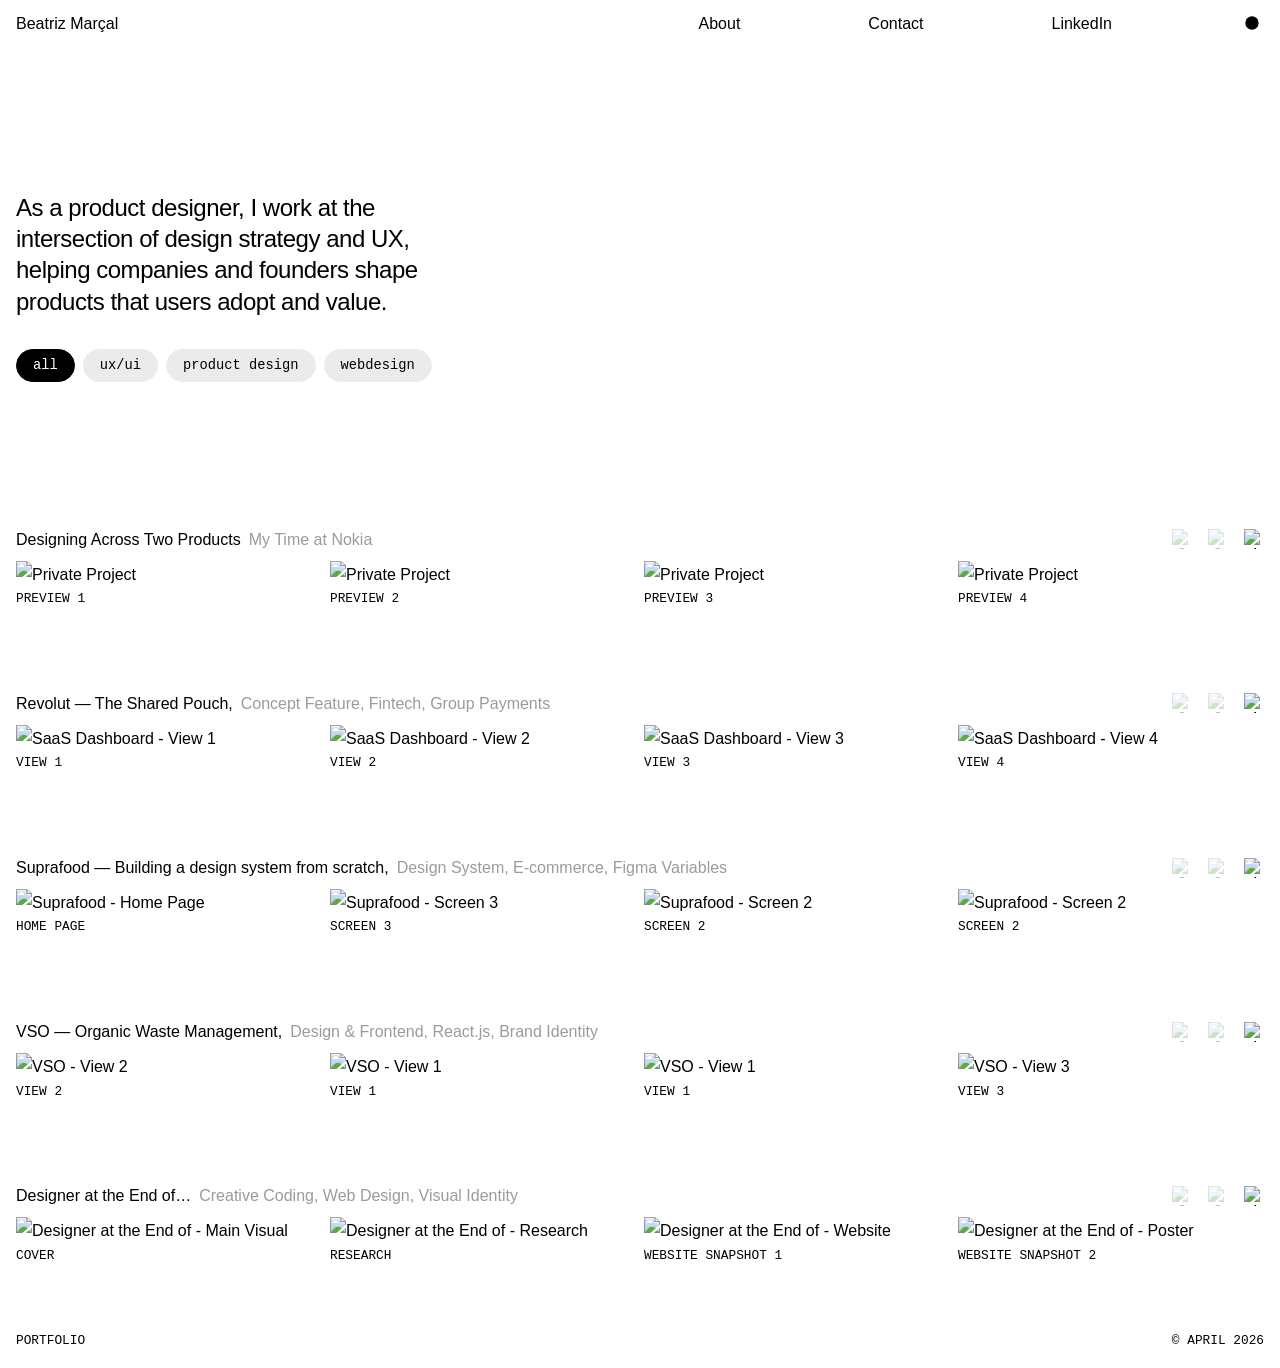
==== index.html @ 6a9f5ca5 "Cursor update" ====
<!DOCTYPE html>
<html lang="en">
<head>
    <meta charset="UTF-8">
    <meta name="viewport" content="width=device-width, initial-scale=1.0">
    <link rel="icon" type="image/svg+xml" href="favicon.svg">
    <meta name="description" content="Beatriz Marçal - Product Designer portfolio showcasing UX/UI, Product Design, and Web Design projects">
    <title>Beatriz Marçal — Portfolio</title>
    <link rel="stylesheet" href="main.css">
    <script>document.documentElement.setAttribute('data-theme',localStorage.getItem('theme')||(matchMedia('(prefers-color-scheme:dark)').matches?'dark':'light'));</script>
</head>
<body>
    <!-- Navigation -->
    <nav class="navbar">
        <div class="nav-container">
            <a href="index.html" class="nav-brand">Beatriz Marçal</a>
            <button class="nav-toggle" aria-label="Toggle navigation">
                <span></span>
                <span></span>
                <span></span>
            </button>
            <div class="nav-menu">
                <a href="info.html" class="nav-link">About</a>
                <a href="mailto:hello@beatrizmarcal.com" class="nav-link">Contact</a>
                <a href="https://www.linkedin.com/in/beatriz-marcal" target="_blank" rel="noopener noreferrer" class="nav-link">LinkedIn</a>
                <button class="theme-toggle" aria-label="Toggle theme">
                    <svg class="light-icon" width="24" height="24" viewBox="0 0 24 24" fill="none" xmlns="http://www.w3.org/2000/svg">
                        <circle cx="12" cy="12" r="8" fill="currentColor"/>
                    </svg>
                    <svg class="dark-icon" width="24" height="24" viewBox="0 0 24 24" fill="none" xmlns="http://www.w3.org/2000/svg" style="display: none;">
                        <circle cx="12" cy="12" r="8" stroke="currentColor" stroke-width="2"/>
                    </svg>
                </button>
            </div>
        </div>
    </nav>

    <!-- Hero Section -->
    <section class="hero fade-in-up">
        <div class="hero-container">
            <h3 class="hero-title">As a product designer, I work at the intersection of design strategy and UX, helping companies and founders shape products that users adopt and value.</h3>
        </div>
        <div class="filters-container">
            <button class="filter-chip active" data-filter="all">All</button>
            <button class="filter-chip" data-filter="ux-ui">UX/UI</button>
            <button class="filter-chip" data-filter="product-design">Product design</button>
            <button class="filter-chip" data-filter="webdesign">webdesign</button>
        </div>
    </section>

    <!-- Projects Grid -->
    <section class="projects fade-in-up" data-delay="2">
        <div class="projects-container">
            <!-- Project 5 -->
            <article class="project-card" data-category="ux-ui product-design" data-grid="4">
                <div class="project-header">
                    <a href="project-5.html" class="project-link">
                        <div class="project-info">
                            <h2 class="text-1">Designing Across Two Products</h2>
                            <p class="text-1-secondary">My Time at Nokia</p>
                        </div>
                    </a>
                    <div class="grid-controls">
                        <button class="grid-btn grid-btn-mobile" data-grid-value="1" aria-label="1 column">
                            <img src="Icons/grid 1.svg" alt="1 column">
                        </button>
                        <button class="grid-btn" data-grid-value="2" aria-label="2 columns">
                            <img src="Icons/grid 2.svg" alt="2 columns">
                        </button>
                        <button class="grid-btn grid-btn-desktop" data-grid-value="3" aria-label="3 columns">
                            <img src="Icons/grid 3.svg" alt="3 columns">
                        </button>
                        <button class="grid-btn grid-btn-desktop active" data-grid-value="4" aria-label="4 columns">
                            <img src="Icons/grid 4.svg" alt="4 columns">
                        </button>
                    </div>
                </div>
                <div class="project-images">
                    <figure>
                        <img src="Project_images/project1/Foto1.png" alt="Private Project" loading="lazy">
                        <figcaption class="caption">Preview 1</figcaption>
                    </figure>
                    <figure>
                        <img src="Project_images/project1/Foto4.png" alt="Private Project" loading="lazy">
                        <figcaption class="caption">Preview 2</figcaption>
                    </figure>
                    <figure>
                        <img src="Project_images/project1/Foto1.png" alt="Private Project" loading="lazy">
                        <figcaption class="caption">Preview 3</figcaption>
                    </figure>
                    <figure>
                        <img src="Project_images/project1/Foto4.png" alt="Private Project" loading="lazy">
                        <figcaption class="caption">Preview 4</figcaption>
                    </figure>
                </div>
            </article>

            <!-- Project 4 -->
            <article class="project-card" data-category="product-design ux-ui" data-grid="4">
                <div class="project-header">
                    <a href="project-4.html" class="project-link">
                        <div class="project-info">
                            <h2 class="text-1">Revolut — The Shared Pouch,</h2>
                            <p class="text-1-secondary">Concept Feature, Fintech, Group Payments</p>
                        </div>
                    </a>
                    <div class="grid-controls">
                        <button class="grid-btn grid-btn-mobile" data-grid-value="1" aria-label="1 column">
                            <img src="Icons/grid 1.svg" alt="1 column">
                        </button>
                        <button class="grid-btn" data-grid-value="2" aria-label="2 columns">
                            <img src="Icons/grid 2.svg" alt="2 columns">
                        </button>
                        <button class="grid-btn grid-btn-desktop" data-grid-value="3" aria-label="3 columns">
                            <img src="Icons/grid 3.svg" alt="3 columns">
                        </button>
                        <button class="grid-btn grid-btn-desktop active" data-grid-value="4" aria-label="4 columns">
                            <img src="Icons/grid 4.svg" alt="4 columns">
                        </button>
                    </div>
                </div>
                <div class="project-images">
                    <figure>
                        <img src="Project_images/project4/O8.png" alt="SaaS Dashboard - View 1" loading="lazy">
                        <figcaption class="caption">View 1</figcaption>
                    </figure>
                    <figure>
                        <img src="Project_images/project4/O2.png" alt="SaaS Dashboard - View 2" loading="lazy">
                        <figcaption class="caption">View 2</figcaption>
                    </figure>
                    <figure>
                        <img src="Project_images/project4/O4.png" alt="SaaS Dashboard - View 3" loading="lazy">
                        <figcaption class="caption">View 3</figcaption>
                    </figure>
                    <figure>
                        <img src="Project_images/project4/O7.png" alt="SaaS Dashboard - View 4" loading="lazy">
                        <figcaption class="caption">View 4</figcaption>
                    </figure>
                </div>
            </article>

            <!-- Project 3 -->
            <article class="project-card" data-category="product-design ux-ui" data-grid="4">
                <div class="project-header">
                    <a href="project-3.html" class="project-link">
                        <div class="project-info">
                            <h2 class="text-1">Suprafood — Building a design system from scratch,</h2>
                            <p class="text-1-secondary">Design System, E-commerce, Figma Variables</p>
                        </div>
                    </a>
                    <div class="grid-controls">
                        <button class="grid-btn grid-btn-mobile" data-grid-value="1" aria-label="1 column">
                            <img src="Icons/grid 1.svg" alt="1 column">
                        </button>
                        <button class="grid-btn" data-grid-value="2" aria-label="2 columns">
                            <img src="Icons/grid 2.svg" alt="2 columns">
                        </button>
                        <button class="grid-btn grid-btn-desktop" data-grid-value="3" aria-label="3 columns">
                            <img src="Icons/grid 3.svg" alt="3 columns">
                        </button>
                        <button class="grid-btn grid-btn-desktop active" data-grid-value="4" aria-label="4 columns">
                            <img src="Icons/grid 4.svg" alt="4 columns">
                        </button>
                    </div>
                </div>
                <div class="project-images">
                    <figure>
                        <img src="Project_images/project3/Home page.png" alt="Suprafood - Home Page" loading="lazy">
                        <figcaption class="caption">Home Page</figcaption>
                    </figure>
                    <figure>
                        <img src="Project_images/project3/2.png" alt="Suprafood - Screen 3" loading="lazy">
                        <figcaption class="caption">Screen 3</figcaption>
                    </figure>
                    <figure>
                        <img src="Project_images/project3/3.1.png" alt="Suprafood - Screen 2" loading="lazy">
                        <figcaption class="caption">Screen 2</figcaption>
                    </figure>
                    <figure>
                        <img src="Project_images/project3/8.1.png" alt="Suprafood - Screen 2" loading="lazy">
                        <figcaption class="caption">Screen 2</figcaption>
                    </figure>
                </div>
            </article>

            <!-- Project 2 -->
            <article class="project-card" data-category="webdesign product-design" data-grid="4">
                <div class="project-header">
                    <a href="project-2.html" class="project-link">
                        <div class="project-info">
                            <h2 class="text-1">VSO — Organic Waste Management,</h2>
                            <p class="text-1-secondary">Design & Frontend, React.js, Brand Identity</p>
                        </div>
                    </a>
                    <div class="grid-controls">
                        <button class="grid-btn grid-btn-mobile" data-grid-value="1" aria-label="1 column">
                            <img src="Icons/grid 1.svg" alt="1 column">
                        </button>
                        <button class="grid-btn" data-grid-value="2" aria-label="2 columns">
                            <img src="Icons/grid 2.svg" alt="2 columns">
                        </button>
                        <button class="grid-btn grid-btn-desktop" data-grid-value="3" aria-label="3 columns">
                            <img src="Icons/grid 3.svg" alt="3 columns">
                        </button>
                        <button class="grid-btn grid-btn-desktop active" data-grid-value="4" aria-label="4 columns">
                            <img src="Icons/grid 4.svg" alt="4 columns">
                        </button>
                    </div>
                </div>
                <div class="project-images">
                    <figure>
                        <img src="Project_images/project2/Foto1.1.png" alt="VSO - View 2" loading="lazy">
                        <figcaption class="caption">View 2</figcaption>
                    </figure>
                    <figure>
                        <img src="Project_images/project2/Foto 7.png" alt="VSO - View 1" loading="lazy">
                        <figcaption class="caption">View 1</figcaption>
                    </figure>
                     <figure>
                        <img src="Project_images/project2/Foto1.2.png" alt="VSO - View 1" loading="lazy">
                        <figcaption class="caption">View 1</figcaption>
                    </figure>
                    
                    
                    <figure>
                        <img src="Project_images/project2/Foto4.2.png" alt="VSO - View 3" loading="lazy">
                        <figcaption class="caption">View 3</figcaption>
                    </figure>
                </div>
            </article>

            <!-- Project 1 -->
            <article class="project-card" data-category="ux-ui product-design" data-grid="4">
                <div class="project-header">
                    <a href="project-1.html" class="project-link">
                        <div class="project-info">
                            <h2 class="text-1">Designer at the End of…</h2>
                            <p class="text-1-secondary">Creative Coding, Web Design, Visual Identity</p>
                        </div>
                    </a>
                    <div class="grid-controls">
                        <button class="grid-btn grid-btn-mobile" data-grid-value="1" aria-label="1 column">
                            <img src="Icons/grid 1.svg" alt="1 column">
                        </button>
                        <button class="grid-btn" data-grid-value="2" aria-label="2 columns">
                            <img src="Icons/grid 2.svg" alt="2 columns">
                        </button>
                        <button class="grid-btn grid-btn-desktop" data-grid-value="3" aria-label="3 columns">
                            <img src="Icons/grid 3.svg" alt="3 columns">
                        </button>
                        <button class="grid-btn grid-btn-desktop active" data-grid-value="4" aria-label="4 columns">
                            <img src="Icons/grid 4.svg" alt="4 columns">
                        </button>
                    </div>
                </div>
                <div class="project-images">
                    <figure>
                        <img src="Project_images/project1/fin 1.png" alt="Designer at the End of - Main Visual" loading="lazy">
                        <figcaption class="caption">Cover</figcaption>
                    </figure>
                    <figure>
                        <img src="Project_images/project1/fin 2.png" alt="Designer at the End of - Research" loading="lazy">
                        <figcaption class="caption">Research</figcaption>
                    </figure>
                    <figure>
                        <img src="Project_images/project1/fin 5.png" alt="Designer at the End of - Website" loading="lazy">
                        <figcaption class="caption">Website snapshot 1</figcaption>
                    </figure>
                    <figure>
                        <img src="Project_images/project1/fin 4.png" alt="Designer at the End of - Poster" loading="lazy">
                        <figcaption class="caption">Website snapshot 2</figcaption>
                    </figure>
                </div>
            </article>
        </div>
    </section>

    <footer class="footer">
        <p class="caption">Portfolio</p>
        <p class="caption">© April 2026</p>
    </footer>

    <script src="script.js"></script>
</body>
</html>
---- main.css ----
/* ===========================
   Reset & Base
   =========================== */

* {
    margin: 0;
    padding: 0;
    box-sizing: border-box;
}

:root {
    /* Core Colors */
    --color-black: #000000;
    --color-white: #ffffff;
    --color-gray: #9b9b9b;
    --color-gray-light: #fafafa;
    --color-gray-lighter: #ebebeb;
    --color-gray-border: #e0e0e0;

    /* Semantic Colors */
    --text-primary: var(--color-black);
    --text-secondary: var(--color-gray);
    --bg-color: var(--color-white);
    --bg-secondary: var(--color-gray-light);
    --border-color: var(--color-gray-border);

    /* Typography */
    --font-main: 'Inter', BlinkMacSystemFont, 'Helvetica Neue', Arial, sans-serif;
    --font-mono: 'Courier New', Courier, monospace;
    --font-size-base: 1rem;
    --font-size-sm: 0.86rem;
    --font-size-caption: 0.80rem;
    --font-size-h2: 1.125rem;
    --font-size-h1: 1.5rem;

    --font-weight-normal: 400;
    --font-weight-medium: 500;

    --line-height-tight: 1.3;
    --line-height-snug: 1.4;
    --line-height-normal: 1.6;
    --line-height-relaxed: 1.7;

    /* Spacing Scale */
    --space-xs: 0.5rem;
    --space-sm: 1rem;
    --space-md: 2rem;
    --space-lg: 3rem;
    --space-xl: 4rem;
    --space-2xl: 6rem;
    --space-3xl: 8rem;
    --space-4xl: 12rem;

    /* Layout */
    --container-max: 100%;
    --container-padding: 1rem;
    --content-max: 800px;
    --detail-max: 1400px;
    --detail-side-padding: var(--space-lg);
    --image-side-padding: 8rem;

    /* Stacking Images */
    --stack-height: 65vh;
    --stack-offset: 1.5em;
    --stack-gap: 4vw;

    /* Transitions */
    --transition-fast: 0.2s ease;
    --transition-normal: 0.3s ease;
}

/* ===========================
   Dark Mode
   =========================== */

@media (prefers-color-scheme: dark) {
    :root:not([data-theme="light"]) {
        --color-black: #e4e4e4;
        --color-white: #141414;
        --color-gray: #999999;
        --color-gray-light: #1e1e1e;
        --color-gray-lighter: #2a2a2a;
        --color-gray-border: #333333;
    }
}

[data-theme="light"] {
    --color-black: #000000;
    --color-white: #ffffff;
    --color-gray: #9b9b9b;
    --color-gray-light: #fafafa;
    --color-gray-lighter: #ebebeb;
    --color-gray-border: #e0e0e0;
}

[data-theme="dark"] {
    --color-black: #e4e4e4;
    --color-white: #141414;
    --color-gray: #999999;
    --color-gray-light: #1e1e1e;
    --color-gray-lighter: #2a2a2a;
    --color-gray-border: #333333;
}

/* ===========================
   Base Elements
   =========================== */

html {
    font-size: var(--font-size-base);
    scroll-behavior: smooth;
    height: 100%;
    overflow-x: hidden;
}

body {
    font-family: var(--font-main);
    line-height: var(--line-height-relaxed);
    color: var(--text-primary);
    background-color: var(--bg-color);
    margin: 0 var(--container-padding);
    margin-bottom: 0;
    min-height: 100%;
    display: flex;
    flex-direction: column;
    transition: background-color var(--transition-normal), color var(--transition-normal);
}

img {
    max-width: 100%;
    height: auto;
    display: block;
}

a {
    color: inherit;
    text-decoration: none;
}

ul, ol {
    list-style-position: inside;
}

/* ===========================
   Typography
   =========================== */

.caption {
    font-family: var(--font-mono);
    font-size: var(--font-size-caption);
    color: var(--text-primary);
    font-weight: var(--font-weight-normal);
    text-transform: uppercase;
}

.text-2 {
    font-family: sans-serif;
    font-size: var(--font-size-sm);
    color: var(--text-primary);
    font-weight: var(--font-weight-normal);
    line-height: var(--line-height-snug);
}

.hero-title {
    font-size: var(--font-size-h1);
    font-weight: var(--font-weight-normal);
    line-height: var(--line-height-tight);
    color: var(--text-primary);
    letter-spacing: -0.02em;
}

.project-section p.hero-title {
    line-height: var(--line-height-snug);
    margin-bottom: var(--space-md);
}

.subtitle {
    font-size: var(--font-size-h2);
    font-weight: var(--font-weight-medium);
    max-width: var(--content-max);
    margin-left: auto;
    margin-right: auto;
    text-align: left;
    margin-top: var(--space-xs);
    margin-bottom: var(--space-xs);
}

.text-1 {
    font-size: var(--font-size-base);
    font-weight: var(--font-weight-normal);
    color: var(--text-primary);
}

.text-1-secondary {
    font-size: var(--font-size-base);
    font-weight: var(--font-weight-normal);
    color: var(--text-secondary);
}

/* ===========================
   Navigation
   =========================== */

.navbar {
    position: fixed;
    top: 0;
    left: 0;
    right: 0;
    background-color: var(--bg-color);
    z-index: 1000;
    padding: 0.6rem var(--container-padding);
}

.nav-container {
    max-width: var(--container-max);
    display: flex;
    justify-content: space-between;
    align-items: center;
}

.nav-brand {
    font-size: var(--font-size-base);
    font-weight: var(--font-weight-normal);
    color: var(--text-primary);
}

.nav-brand:hover {
    opacity: 0.7;
}

.nav-menu {
    display: flex;
    gap: var(--space-3xl);
    align-items: center;
}

.nav-link {
    color: var(--text-primary);
    font-size: var(--font-size-base);
    font-weight: var(--font-weight-normal);
    position: relative;
}

.nav-link:hover,
.nav-link.active {
    color: var(--text-primary);
}

.nav-link.active::after {
    display: none;
}

.theme-toggle {
    background: none;
    border: none;
    cursor: pointer;
    padding: 0;
    display: flex;
    align-items: center;
    justify-content: center;
    width: 24px;
    height: 24px;
    color: var(--text-primary);
    transition: opacity var(--transition-fast);
}

.theme-toggle:hover {
    opacity: 0.7;
}

.theme-toggle svg {
    width: 20px;
    height: 20px;
    display: block;
}

.nav-toggle {
    display: none;
    flex-direction: column;
    justify-content: center;
    align-items: center;
    gap: 5px;
    background: none;
    border: none;
    cursor: pointer;
    padding: 0;
    width: 25px;
    height: 20px;
}

.nav-toggle span {
    width: 25px;
    height: 2px;
    background-color: var(--text-primary);
    transition: all var(--transition-fast);
    display: block;
    transform-origin: center;
}

/* ===========================
   Hero
   =========================== */

.hero {
    padding-top: var(--space-4xl);
    padding-bottom: var(--space-3xl);
    display: flex;
    flex-direction: column;
    gap: var(--space-md);
    background-color: var(--bg-color);
    flex: 1;
}

.hero-container {
    max-width: 450px;
    text-align: left;
}

/* ===========================
   Filter Chips
   =========================== */

.filters-container {
    max-width: var(--container-max);
    display: flex;
    gap: var(--space-xs);
    flex-wrap: wrap;
}

.filter-chip {
    padding: var(--space-xs) var(--space-sm);
    background-color: var(--color-gray-lighter);
    border: 1px solid var(--color-gray-lighter);
    border-radius: 20px;
    font-size: var(--font-size-sm);
    font-weight: var(--font-weight-normal);
    font-family: var(--font-mono);
    color: var(--text-primary);
    cursor: pointer;
    text-transform: lowercase;
    transition: all var(--transition-fast);
}

.filter-chip:hover,
.filter-chip.active {
    background-color: var(--text-primary);
    border-color: var(--text-primary);
    color: var(--bg-color);
}

/* ===========================
   Colored Chips
   =========================== */

.chips-container {
    display: flex;
    gap: 0.75rem;
    flex-wrap: wrap;
    margin-top: var(--space-sm);
}

.chip {
    padding: 0.2rem 1.30rem;
    border-radius: 24px;
    font-size: 0.95rem;
    font-weight: var(--font-weight-medium);
    border: 1px solid;
    display: inline-block;
}

.chip-yellow {
    background-color: #e8e5c8;
    color: #5a5842;
    border-color: #d4d1b8;
}

.chip-blue {
    background-color: #d4e4f7;
    color: #3d5a7a;
    border-color: #b8d1ed;
}

.chip-purple {
    background-color: #e4dff7;
    color: #5a4d7a;
    border-color: #d1c8ed;
}

[data-theme="dark"] .chip-yellow {
    background-color: #3d3a2a;
    color: #c8c4a0;
    border-color: #4d4a38;
}

[data-theme="dark"] .chip-blue {
    background-color: #2a3340;
    color: #a0b8d4;
    border-color: #384a5e;
}

[data-theme="dark"] .chip-purple {
    background-color: #332e40;
    color: #b8aed4;
    border-color: #44395e;
}

/* ===========================
   Projects Grid (Index)
   =========================== */

.projects {
    background-color: var(--bg-color);
    flex: 1;
}

.projects-container {
    max-width: 100%;
    display: flex;
    flex-direction: column;
}

.project-card {
    display: flex;
    flex-direction: column;
    gap: var(--space-xs);
    padding-top: var(--space-sm);
    margin-bottom: var(--space-xl);
    opacity: 1;
    max-height: 3000px;
    overflow: hidden;
    transition: opacity 0.35s ease,
                max-height 0.45s cubic-bezier(0.4, 0, 0.2, 1),
                padding 0.45s cubic-bezier(0.4, 0, 0.2, 1),
                margin 0.45s cubic-bezier(0.4, 0, 0.2, 1);
}

.project-card:last-child {
    margin-bottom: 0;
}

.project-card.is-hidden {
    opacity: 0;
    max-height: 0;
    padding-top: 0;
    margin-bottom: 0;
    pointer-events: none;
}

.project-link {
    display: flex;
    flex-direction: column;
    text-decoration: none;
}

.project-link:hover {
    transform: none;
}

.project-header {
    display: flex;
    flex-direction: row;
    justify-content: space-between;
    align-items: center;
    max-width: var(--container-max);
}

.project-detail .project-header {
    flex-direction: column;
    align-items: flex-start;
    margin-top: var(--space-lg);
    margin-bottom: var(--space-lg);
    gap: 0.6rem;
    max-width: var(--content-max);
    margin-left: auto;
    margin-right: auto;
}

/* Grid Controls */
.grid-controls {
    display: flex;
    gap: var(--space-sm);
    flex-shrink: 0;
}

.grid-btn {
    background: none;
    border: none;
    cursor: pointer;
    padding: 0;
    display: flex;
    align-items: center;
    justify-content: center;
}

.grid-btn img {
    width: 20px;
    height: 20px;
    display: block;
    opacity: 0.3;
    transition: opacity var(--transition-fast), filter var(--transition-fast);
}

.grid-btn.active img {
    opacity: 1;
}

@media (prefers-color-scheme: dark) {
    .grid-btn img { filter: invert(1); }
}
[data-theme="dark"] .grid-btn img { filter: invert(1); }
[data-theme="light"] .grid-btn img { filter: none; }

/* SVG theme inversion */
[data-theme="light"] .svg-invert-light { filter: invert(1); }
[data-theme="dark"] .svg-invert-light { filter: none; }

.project-info {
    display: flex;
    flex-direction: row;
    gap: 8px;
    flex: 1;
    min-width: 0;
}

.project-images {
    display: grid;
    gap: var(--space-xs);
    max-width: var(--container-max);
}

.project-images figure {
    margin: 0;
    display: flex;
    flex-direction: column;
}

.project-images img {
    width: 100%;
    height: auto;
    object-fit: cover;
}

[data-grid="1"] .project-images { grid-template-columns: 1fr; }
[data-grid="2"] .project-images { grid-template-columns: repeat(2, 1fr); }
[data-grid="3"] .project-images { grid-template-columns: repeat(3, 1fr); }
[data-grid="4"] .project-images { grid-template-columns: repeat(4, 1fr); }

.grid-btn-mobile { display: none; }

/* ===========================
   Project Detail Page
   =========================== */

.project-detail {
    padding: var(--space-xl) 0 0 0;
    flex: 1;
}

.project-detail-grid {
    max-width: var(--detail-max);
    margin: 0 auto;
    padding: 0 var(--detail-side-padding);
}

.project-detail-container {
    max-width: var(--detail-max);
    width: 100%;
}

.project-section {
    margin-bottom: var(--space-xl);
    max-width: var(--content-max);
    margin-left: auto;
    margin-right: auto;
}

.project-section p {
    margin-bottom: var(--space-sm);
    line-height: var(--line-height-relaxed);
}

.project-section h1.caption {
    margin-top: var(--space-lg);
    margin-bottom: var(--space-xs);
}

.project-section h1.caption:first-child {
    margin-top: 0;
}

.project-section .subtitle {
    margin-top: var(--space-xs);
    margin-bottom: var(--space-sm);
}

.project-section ul,
.project-section ol {
    margin-bottom: var(--space-sm);
    padding-left: 1.5rem;
    color: var(--text-primary);
    font-weight: var(--font-weight-normal);
    max-width: var(--content-max);
    margin-left: auto;
    margin-right: auto;
    text-align: left;
    line-height: var(--line-height-relaxed);
}

.project-section li {
    margin-bottom: var(--space-xs);
}

/* ===========================
   Image Layouts
   =========================== */

.project-image {
    margin: var(--space-lg) 0;
    padding: 0 var(--image-side-padding);
}

.project-image img {
    width: 100%;
    height: auto;
    display: block;
    border-radius: 8px;
}

.project-image-small {
    margin: var(--space-lg) auto;
    max-width: 600px;
}

.project-image-small img {
    width: 100%;
    height: auto;
    display: block;
}

.bg-always-white img {
    background-color: var(--bg-secondary);
    padding: var(--space-sm);
}

/* Two-column image grid */
.image-grid-2col {
    display: grid;
    grid-template-columns: repeat(2, 1fr);
    gap: var(--space-sm);
    margin: var(--space-lg) 0;
    padding: 0 var(--image-side-padding);
}

.image-grid-2col figure {
    margin: 0;
    overflow: hidden;
}

.image-grid-2col img {
    width: 100%;
    height: auto;
    display: block;
    border-radius: 8px;
}

/* Poster grid: poster left, stacked right */
.poster-grid {
    display: grid;
    grid-template-columns: 1fr 1fr;
    gap: var(--space-sm);
    align-items: stretch;
    margin: var(--space-lg) 0;
    padding: 0 var(--image-side-padding);
}

.poster-column {
    margin: 0;
    display: flex;
    align-items: stretch;
}

.poster-column img {
    width: 100%;
    height: 100%;
    display: block;
    border-radius: 8px;
    object-fit: cover;
}

.images-column {
    display: flex;
    flex-direction: column;
    gap: var(--space-sm);
    height: 100%;
}

.images-column figure {
    margin: 0;
    overflow: hidden;
    flex: 1;
    display: flex;
    align-items: center;
}

.images-column img {
    width: 100%;
    height: 100%;
    display: block;
    border-radius: 8px;
    object-fit: contain;
}

/* ===========================
   Stacking Images
   =========================== */

.stacking-images {
    margin: var(--space-lg) auto 0 auto;
    padding: 0 var(--image-side-padding);
}

.stacking-images ul {
    list-style: none;
    padding-left: 0;
    display: grid;
    grid-template-columns: 1fr;
    grid-template-rows: repeat(var(--images, 2), var(--stack-height));
    padding-bottom: calc(var(--images, 2) * var(--stack-offset));
    margin-bottom: var(--stack-gap);
}

.stacking-images ul li {
    position: sticky;
    top: 0;
    padding-top: calc(var(--index) * var(--stack-offset));
}

.stacking-images ul li div {
    height: var(--stack-height);
    display: flex;
    justify-content: center;
    align-items: center;
    transition: all 0.5s;
}

.stacking-images ul li div img {
    max-width: 100%;
    height: auto;
    border-radius: 8px;
    object-fit: contain;
}

.stacking-images ul li:nth-child(1) { --index: 1; }
.stacking-images ul li:nth-child(2) { --index: 2; }
.stacking-images ul li:nth-child(3) { --index: 3; }
.stacking-images ul li:nth-child(4) { --index: 4; }
.stacking-images ul li:nth-child(5) { --index: 5; }
.stacking-images ul li:nth-child(6) { --index: 6; }
.stacking-images ul li:nth-child(7) { --index: 7; }
.stacking-images ul li:nth-child(8) { --index: 8; }
.stacking-images ul li:nth-child(9) { --index: 9; }
.stacking-images ul li:nth-child(10) { --index: 10; }

/* ===========================
   Image Links & Buttons
   =========================== */

.image-link {
    margin-top: var(--space-xs);
    text-align: center;
}

.link-button {
    display: inline-flex;
    align-items: center;
    justify-content: center;
    text-decoration: none;
    cursor: pointer;
    background-color: transparent;
    border: none;
    padding: 0;
    font-size: var(--font-size-base);
    color: var(--text-primary);
    font-weight: var(--font-weight-normal);
    transition: opacity var(--transition-fast);
}

.link-button:hover {
    opacity: 0.7;
}

.link-disclaimer {
    text-align: center;
    font-size: var(--font-size-sm);
    color: var(--text-secondary);
    margin-top: 0.5rem;
}

.project-link-section {
    margin-top: var(--space-md);
    text-align: left;
    max-width: var(--content-max);
    margin-left: auto;
    margin-right: auto;
}

.project-external-link {
    display: inline-block;
    padding: var(--space-md) var(--space-xl);
    background-color: var(--bg-secondary);
    color: var(--text-primary);
    text-decoration: none;
    border-radius: 8px;
    transition: background-color var(--transition-normal);
}

.project-external-link:hover {
    background-color: var(--text-secondary);
}

/* ===========================
   Card Grids
   =========================== */

.card-grid {
    display: grid;
    grid-template-columns: repeat(2, 1fr);
    gap: var(--space-sm);
    margin: var(--space-md) auto var(--space-md) auto;
    max-width: var(--content-max);
}

.card-grid-3 {
    display: grid;
    grid-template-columns: repeat(3, 1fr);
    gap: var(--space-sm);
    margin: var(--space-md) auto var(--space-md) auto;
    max-width: 1000px;
}

.card {
    background-color: var(--bg-secondary);
    padding: var(--space-md);
    border-radius: 12px;
}

.card .subtitle {
    margin-bottom: 0;
    margin-top: 0;
}

.card p {
    color: var(--text-primary);
}

.card p:last-child {
    margin-bottom: 0;
}

/* ===========================
   Info Page
   =========================== */

.info-page {
    padding-top: var(--space-4xl);
    padding-bottom: 4vh;
    flex: 1;
}

.info-main-layout {
    display: grid;
    grid-template-columns: 4fr 1fr;
    gap: 10%;
    align-items: start;
}

.info-content-column {
    display: flex;
    flex-direction: column;
    gap: 18vh;
}

.info-image-column {
    position: sticky;
    top: var(--space-2xl);
}

.info-image-column figure {
    margin: 0;
    width: 100%;
}

.info-image-column img {
    width: 100%;
    height: auto;
    border-radius: 4px;
}

.info-description {
    padding-right: 40%;
}

.info-columns {
    display: grid;
    grid-template-columns: 1fr 1fr 1fr;
    gap: var(--space-lg);
    align-items: start;
}

.info-column {
    min-width: 0;
}

.info-column article {
    margin-bottom: var(--space-sm);
}

.info-column article:last-child {
    margin-bottom: 0;
}

/* ===========================
   Project Navigation Arrows
   =========================== */

.project-nav-arrows {
    position: fixed;
    top: 50%;
    left: 0;
    right: 0;
    transform: translateY(-50%);
    z-index: 900;
    pointer-events: none;
    display: flex;
    justify-content: space-between;
    padding: 0 2rem;
}

.project-nav-arrow {
    display: flex;
    align-items: center;
    justify-content: center;
    text-decoration: none;
    cursor: pointer;
    background-color: var(--color-gray-lighter);
    border: 1px solid var(--color-gray-lighter);
    border-radius: 20px;
    padding: 0.4rem 0.7rem;
    font-size: 14px;
    color: var(--text-primary);
    transition: all var(--transition-fast);
    pointer-events: auto;
}

.project-nav-arrow:hover {
    background-color: var(--text-primary);
    border-color: var(--text-primary);
    color: var(--bg-color);
    transform: scale(1.05);
}

.project-nav-arrow.prev::before { content: '←'; }
.project-nav-arrow.next::before { content: '→'; }

/* ===========================
   Footer
   =========================== */

.footer {
    text-align: center;
    padding: var(--space-xl) 0 var(--space-sm) 0;
    display: flex;
    flex-direction: row;
    justify-content: space-between;
}

/* ===========================
   Fade-In Animations
   =========================== */

.fade-in-up {
    opacity: 0;
    transform: translateY(30px);
    transition: opacity 0.8s cubic-bezier(0.25, 0.46, 0.45, 0.94),
                transform 0.8s cubic-bezier(0.25, 0.46, 0.45, 0.94);
}

.fade-in-up.is-visible {
    opacity: 1;
    transform: translateY(0);
}

.fade-in-up[data-delay="1"] { transition-delay: 0.1s; }
.fade-in-up[data-delay="2"] { transition-delay: 0.2s; }
.fade-in-up[data-delay="3"] { transition-delay: 0.3s; }
.fade-in-up[data-delay="4"] { transition-delay: 0.4s; }
.fade-in-up[data-delay="5"] { transition-delay: 0.5s; }

@media (prefers-reduced-motion: reduce) {
    .fade-in-up {
        opacity: 1;
        transform: none;
        transition: none;
    }
}

/* ===========================
   Responsive — Tablet (≤1024px)
   =========================== */

@media (max-width: 1024px) {
    :root {
        --image-side-padding: 4rem;
    }

    .info-main-layout { gap: 5%; }
    .info-columns { gap: var(--space-lg); }
    .info-content-column { gap: 16vh; }
    .info-description { padding-right: 26%; }
}

/* ===========================
   Responsive — Mobile (≤768px)
   =========================== */

@media (max-width: 768px) {
    :root {
        --image-side-padding: 30px;
        --detail-side-padding: var(--space-md);
        --stack-height: 50vh;
        --font-size-h1: 1.3rem;
    }

    /* Navigation */
    .nav-toggle { display: flex; }

    .nav-menu {
        position: fixed;
        top: calc(0.6rem * 2 + 1.6rem);
        left: 0;
        right: 0;
        background-color: var(--bg-color);
        flex-direction: column;
        padding: var(--space-md);
        gap: var(--space-sm);
        transform: translateY(-100%);
        opacity: 0;
        visibility: hidden;
        transition: all var(--transition-normal);
        z-index: 999;
    }

    .nav-menu.active {
        transform: translateY(0);
        opacity: 1;
        visibility: visible;
    }

    .nav-link.active::after { display: none; }

    /* Hero */
    .hero {
        padding-top: var(--space-3xl);
        padding-bottom: var(--space-xl);
    }

    .hero-container {
        max-width: 100%;
    }

    /* Grid */
    .grid-btn-mobile { display: flex; }
    .grid-btn-desktop { display: none; }

    [data-grid="3"] .project-images,
    [data-grid="4"] .project-images {
        grid-template-columns: repeat(2, 1fr);
    }

    .grid-controls { gap: var(--space-xs); }
    .grid-btn img { width: 18px; height: 18px; }

    .projects .project-header {
        flex-direction: row;
        gap: var(--space-sm);
        align-items: flex-start;
    }

    .projects .project-info {
        flex-direction: column;
        gap: 0;
    }

    .projects .grid-controls { align-self: flex-start; }

    /* Project Detail */
    .project-detail {
        padding: var(--space-lg) 0 var(--space-md) 0;
    }

    .project-detail .project-header {
        flex-direction: column;
        align-items: flex-start;
        margin-bottom: var(--space-md);
        margin-top: var(--space-sm);
        gap: var(--space-xs);
        max-width: 100%;
    }

    .project-detail .grid-controls { align-self: flex-end; }
    .project-section { margin-bottom: var(--space-lg); }

    .project-image,
    .image-grid-2col,
    .poster-grid,
    .stacking-images {
        margin-top: var(--space-md);
        margin-bottom: var(--space-md);
    }

    .project-section p,
    .project-section ul,
    .project-section ol,
    .subtitle,
    .project-link-section {
        max-width: 100%;
    }

    .project-image-small {
        padding: 0 30px;
        max-width: 100%;
    }

    /* Cards */
    .card {
        padding: var(--space-sm);
    }

    /* Grids collapse to single column */
    .image-grid-2col,
    .poster-grid,
    .card-grid,
    .card-grid-3 {
        grid-template-columns: 1fr;
    }

    .images-column figure { height: auto; }
    .images-column img { height: auto; object-fit: initial; }

    /* Stacking: disable sticky on mobile, show as simple list */
    .stacking-images ul {
        grid-template-rows: auto;
        padding-bottom: 0;
        margin-bottom: var(--space-md);
        gap: var(--space-sm);
    }

    .stacking-images ul li {
        position: relative;
        padding-top: 0;
    }

    .stacking-images ul li div {
        height: auto;
    }

    /* Nav arrows — smaller and tighter on mobile */
    .project-nav-arrows {
        padding: 0 0.75rem;
    }

    .project-nav-arrow {
        padding: 0.3rem 0.5rem;
        font-size: 12px;
    }

    /* Info Page */
    .info-main-layout {
        grid-template-columns: 1fr;
        gap: var(--space-lg);
    }

    .info-image-column {
        order: -1;
        position: relative;
        top: 0;
    }

    .info-image-column figure {
        max-width: 200px;
        margin: 0 auto;
    }

    .info-columns {
        grid-template-columns: 1fr;
        gap: var(--space-lg);
    }

    .info-content-column { gap: var(--space-xl); }
}

/* ===========================
   Responsive — Small (≤480px)
   =========================== */

@media (max-width: 480px) {
    :root {
        --image-side-padding: 16px;
        --detail-side-padding: var(--space-sm);
        --font-size-h1: 1.2rem;
        --font-size-h2: 1rem;
    }

    /* Hero */
    .hero {
        padding-top: var(--space-2xl);
        padding-bottom: var(--space-lg);
    }

    /* Filter chips — touch-friendly */
    .filter-chip {
        padding: 0.4rem 0.85rem;
        font-size: var(--font-size-caption);
    }

    /* Info Page */
    .info-page {
        padding-top: var(--space-2xl);
        padding-bottom: var(--space-md);
    }

    .info-content-column { gap: var(--space-md); }
    .info-image-column figure { max-width: 140px; }
    .info-columns { gap: var(--space-md); }
    .info-description { padding: 0; }

    /* Project Detail */
    .project-detail { padding: var(--space-md) 0; }
    .project-section { margin-bottom: var(--space-md); }
    .project-section p { margin-bottom: var(--space-xs); max-width: 100%; }
    .project-section ul, .project-section ol { max-width: 100%; }

    .project-image,
    .image-grid-2col,
    .poster-grid,
    .stacking-images {
        margin-top: var(--space-sm);
        margin-bottom: var(--space-sm);
    }

    .subtitle {
        max-width: 100%;
        margin-top: var(--space-xs);
    }

    .project-detail .project-header {
        max-width: 100%;
        margin-bottom: var(--space-sm);
    }

    .project-link-section { max-width: 100%; }

    /* Chips wrap better */
    .chips-container {
        gap: 0.5rem;
    }

    .chip {
        font-size: 0.85rem;
        padding: 0.15rem 1rem;
    }

    /* Nav arrows — bottom corners on very small screens */
    .project-nav-arrows {
        top: auto;
        bottom: var(--space-md);
        transform: none;
        padding: 0 var(--space-sm);
    }

    .password-input-inline {
        max-width: 200px;
        font-size: var(--font-size-caption);
        min-height: 28px;
    }
}
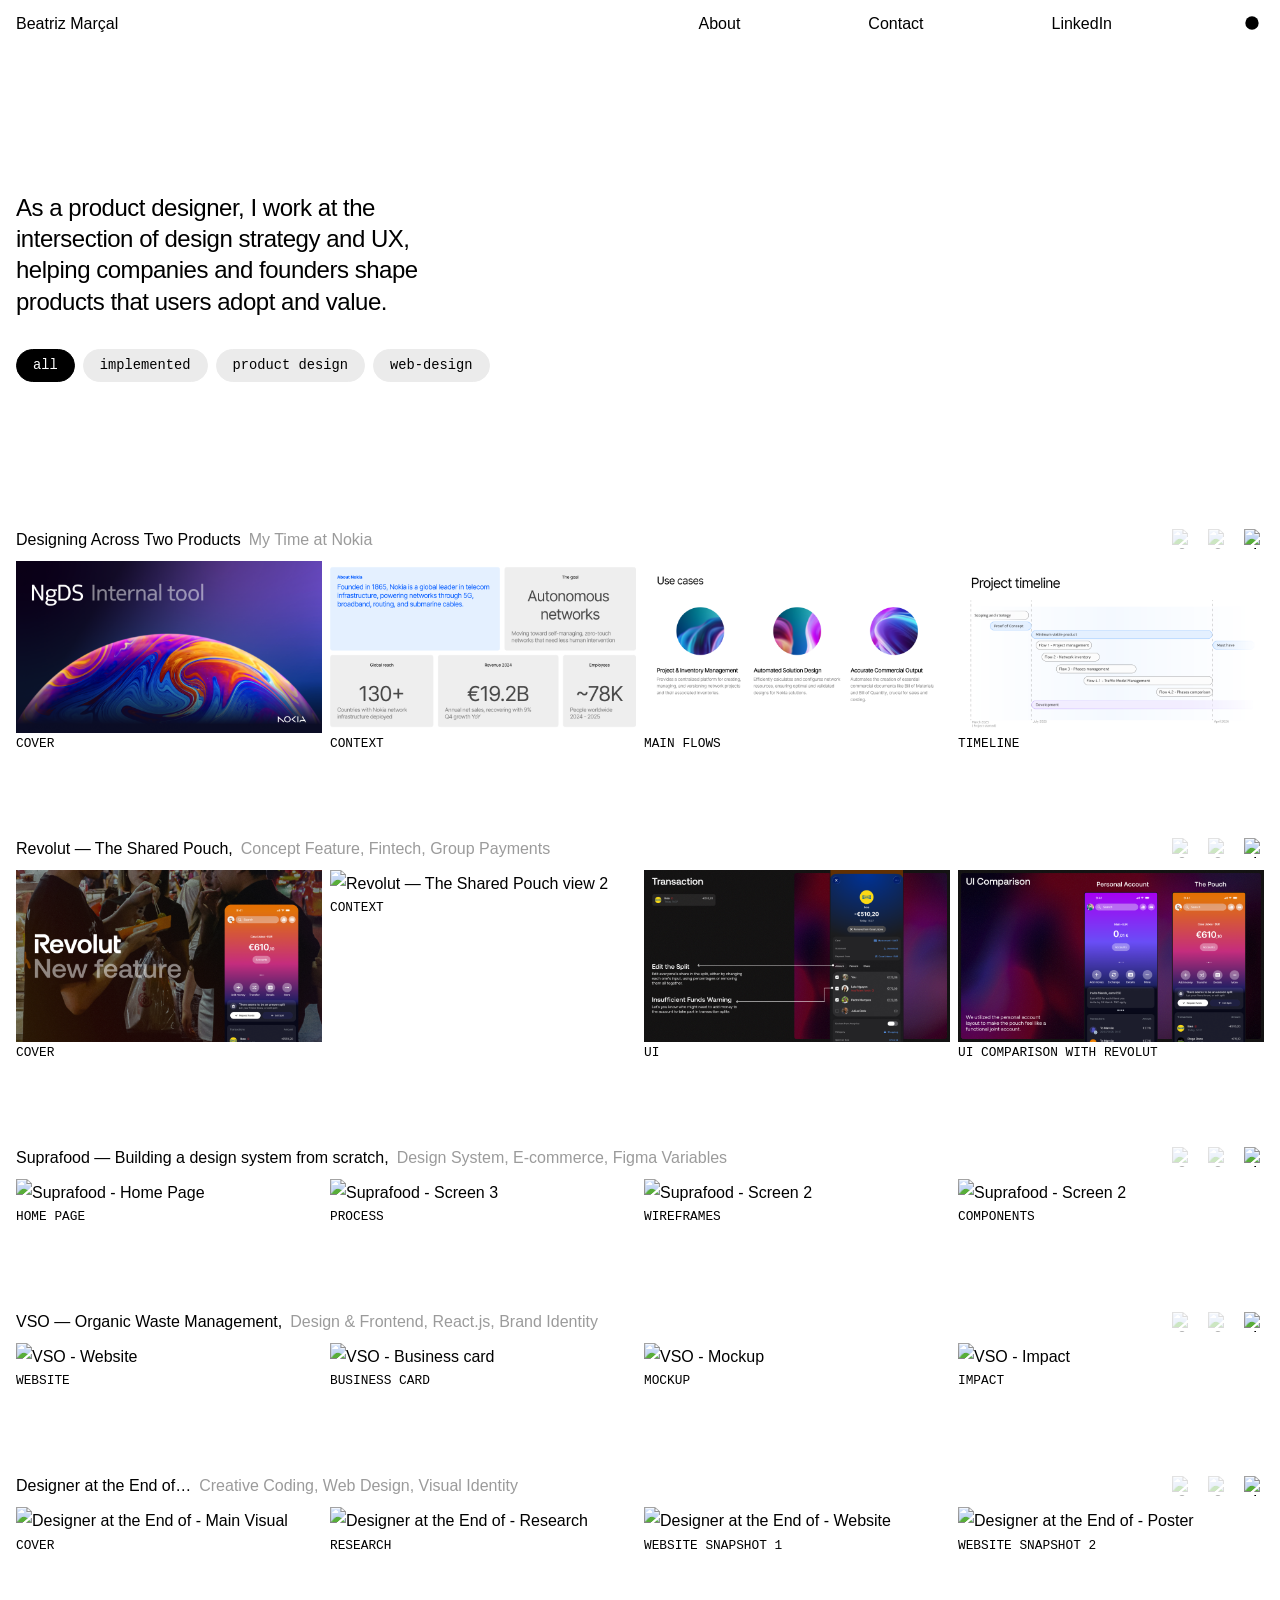
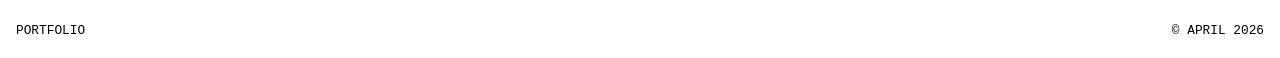
==== commit 2630b51c: "All case study I still have to go over the VSO project and Improve the look of the DS project" ====
--- a/index.html
+++ b/index.html
@@ -42,9 +42,9 @@
         </div>
         <div class="filters-container">
             <button class="filter-chip active" data-filter="all">All</button>
-            <button class="filter-chip" data-filter="ux-ui">UX/UI</button>
+            <button class="filter-chip" data-filter="Implemented">Implemented</button>
             <button class="filter-chip" data-filter="product-design">Product design</button>
-            <button class="filter-chip" data-filter="webdesign">webdesign</button>
+            <button class="filter-chip" data-filter="webdesign">Web-Design</button>
         </div>
     </section>
 
@@ -52,7 +52,7 @@
     <section class="projects fade-in-up" data-delay="2">
         <div class="projects-container">
             <!-- Project 5 -->
-            <article class="project-card" data-category="ux-ui product-design" data-grid="4">
+            <article class="project-card" data-category="product-design Implemented" data-grid="4">
                 <div class="project-header">
                     <a href="project-5.html" class="project-link">
                         <div class="project-info">
@@ -77,26 +77,26 @@
                 </div>
                 <div class="project-images">
                     <figure>
-                        <img src="Project_images/project1/Foto1.png" alt="Private Project" loading="lazy">
-                        <figcaption class="caption">Preview 1</figcaption>
-                    </figure>
-                    <figure>
-                        <img src="Project_images/project1/Foto4.png" alt="Private Project" loading="lazy">
-                        <figcaption class="caption">Preview 2</figcaption>
-                    </figure>
-                    <figure>
-                        <img src="Project_images/project1/Foto1.png" alt="Private Project" loading="lazy">
-                        <figcaption class="caption">Preview 3</figcaption>
-                    </figure>
-                    <figure>
-                        <img src="Project_images/project1/Foto4.png" alt="Private Project" loading="lazy">
-                        <figcaption class="caption">Preview 4</figcaption>
+                        <img src="Project_images/project5/cover.png" alt="Private Project" loading="lazy">
+                        <figcaption class="caption">Cover</figcaption>
+                    </figure>
+                    <figure>
+                        <img src="Project_images/project5/ngds-8.png" alt="Private Project" loading="lazy">
+                        <figcaption class="caption">Context</figcaption>
+                    </figure>
+                    <figure>
+                        <img src="Project_images/project5/ngds-7.png" alt="Private Project" loading="lazy">
+                        <figcaption class="caption">Main Flows</figcaption>
+                    </figure>
+                    <figure>
+                        <img src="Project_images/project5/ngds-9.png" alt="Private Project" loading="lazy">
+                        <figcaption class="caption">Timeline</figcaption>
                     </figure>
                 </div>
             </article>
 
             <!-- Project 4 -->
-            <article class="project-card" data-category="product-design ux-ui" data-grid="4">
+            <article class="project-card" data-category="product-design" data-grid="4">
                 <div class="project-header">
                     <a href="project-4.html" class="project-link">
                         <div class="project-info">
@@ -121,26 +121,26 @@
                 </div>
                 <div class="project-images">
                     <figure>
-                        <img src="Project_images/project4/O8.png" alt="SaaS Dashboard - View 1" loading="lazy">
-                        <figcaption class="caption">View 1</figcaption>
-                    </figure>
-                    <figure>
-                        <img src="Project_images/project4/O2.png" alt="SaaS Dashboard - View 2" loading="lazy">
-                        <figcaption class="caption">View 2</figcaption>
-                    </figure>
-                    <figure>
-                        <img src="Project_images/project4/O4.png" alt="SaaS Dashboard - View 3" loading="lazy">
-                        <figcaption class="caption">View 3</figcaption>
-                    </figure>
-                    <figure>
-                        <img src="Project_images/project4/O7.png" alt="SaaS Dashboard - View 4" loading="lazy">
-                        <figcaption class="caption">View 4</figcaption>
+                        <img src="Project_images/project4/revolut-cover.png" alt="Revolut — The Shared Pouch cover image" loading="lazy">
+                        <figcaption class="caption">cover</figcaption>
+                    </figure>
+                    <figure>
+                        <img src="Project_images/project4/context1.png" alt="Revolut — The Shared Pouch view 2" loading="lazy">
+                        <figcaption class="caption">context</figcaption>
+                    </figure>
+                    <figure>
+                        <img src="Project_images/project4/revolut-7.png" alt="Revolut — The Shared Pouch view 3" loading="lazy">
+                        <figcaption class="caption">UI</figcaption>
+                    </figure>
+                    <figure>
+                        <img src="Project_images/project4/revolut-9.png" alt="SaaS Dashboard - View 4" loading="lazy">
+                        <figcaption class="caption">UI comparison with Revolut</figcaption>
                     </figure>
                 </div>
             </article>
 
             <!-- Project 3 -->
-            <article class="project-card" data-category="product-design ux-ui" data-grid="4">
+            <article class="project-card" data-category="webdesign" data-grid="4">
                 <div class="project-header">
                     <a href="project-3.html" class="project-link">
                         <div class="project-info">
@@ -170,21 +170,21 @@
                     </figure>
                     <figure>
                         <img src="Project_images/project3/2.png" alt="Suprafood - Screen 3" loading="lazy">
-                        <figcaption class="caption">Screen 3</figcaption>
+                        <figcaption class="caption">Process</figcaption>
                     </figure>
                     <figure>
                         <img src="Project_images/project3/3.1.png" alt="Suprafood - Screen 2" loading="lazy">
-                        <figcaption class="caption">Screen 2</figcaption>
+                        <figcaption class="caption">Wireframes</figcaption>
                     </figure>
                     <figure>
                         <img src="Project_images/project3/8.1.png" alt="Suprafood - Screen 2" loading="lazy">
-                        <figcaption class="caption">Screen 2</figcaption>
+                        <figcaption class="caption">Components</figcaption>
                     </figure>
                 </div>
             </article>
 
             <!-- Project 2 -->
-            <article class="project-card" data-category="webdesign product-design" data-grid="4">
+            <article class="project-card" data-category="webdesign Implemented" data-grid="4">
                 <div class="project-header">
                     <a href="project-2.html" class="project-link">
                         <div class="project-info">
@@ -209,28 +209,28 @@
                 </div>
                 <div class="project-images">
                     <figure>
-                        <img src="Project_images/project2/Foto1.1.png" alt="VSO - View 2" loading="lazy">
-                        <figcaption class="caption">View 2</figcaption>
-                    </figure>
-                    <figure>
-                        <img src="Project_images/project2/Foto 7.png" alt="VSO - View 1" loading="lazy">
-                        <figcaption class="caption">View 1</figcaption>
+                        <img src="Project_images/project2/Foto1.1.png" alt="VSO - Website" loading="lazy">
+                        <figcaption class="caption">Website</figcaption>
+                    </figure>
+                    <figure>
+                        <img src="Project_images/project2/Foto 7.png" alt="VSO - Business card" loading="lazy">
+                        <figcaption class="caption">Business card</figcaption>
                     </figure>
                      <figure>
-                        <img src="Project_images/project2/Foto1.2.png" alt="VSO - View 1" loading="lazy">
-                        <figcaption class="caption">View 1</figcaption>
+                        <img src="Project_images/project2/Foto1.2.png" alt="VSO - Mockup" loading="lazy">
+                        <figcaption class="caption">Mockup</figcaption>
                     </figure>
                     
                     
                     <figure>
-                        <img src="Project_images/project2/Foto4.2.png" alt="VSO - View 3" loading="lazy">
-                        <figcaption class="caption">View 3</figcaption>
+                        <img src="Project_images/project2/Foto4.2.png" alt="VSO - Impact" loading="lazy">
+                        <figcaption class="caption">Impact</figcaption>
                     </figure>
                 </div>
             </article>
 
             <!-- Project 1 -->
-            <article class="project-card" data-category="ux-ui product-design" data-grid="4">
+            <article class="project-card" data-category="webdesign Implemented" data-grid="4">
                 <div class="project-header">
                     <a href="project-1.html" class="project-link">
                         <div class="project-info">
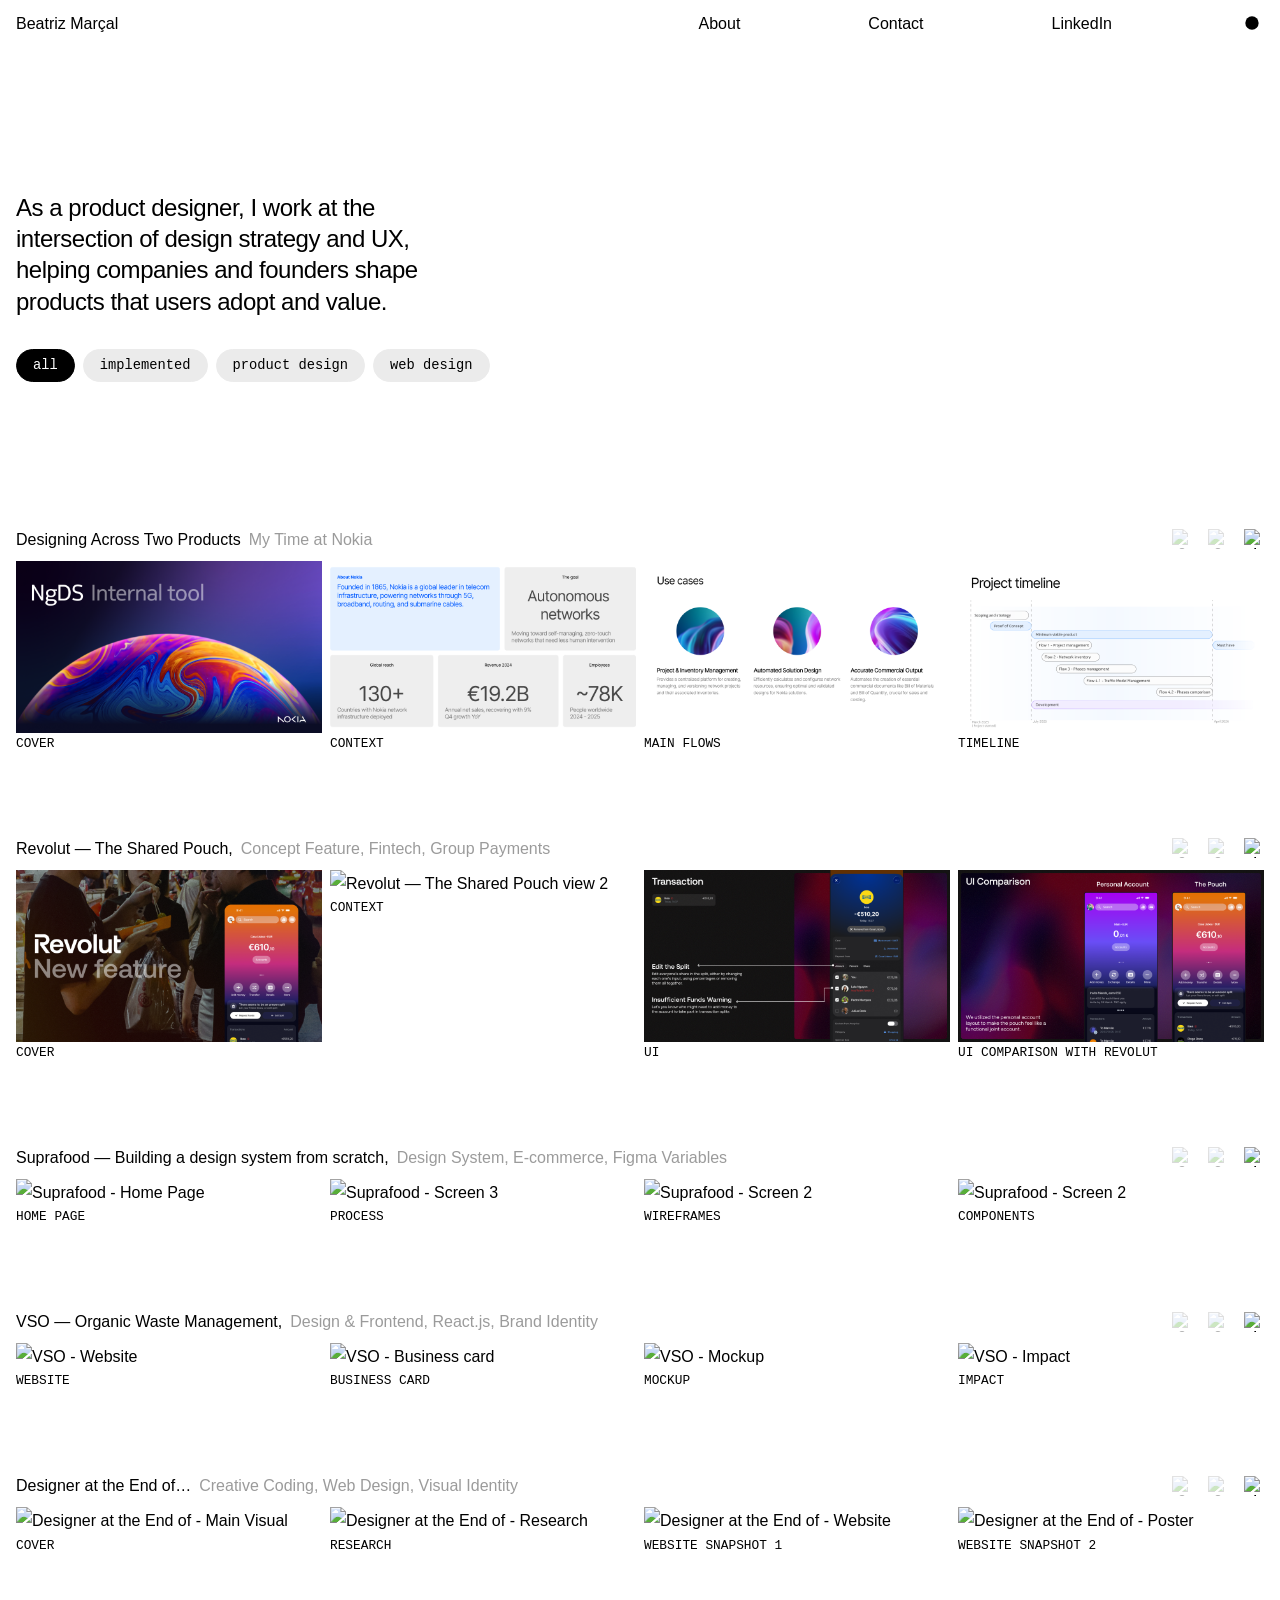
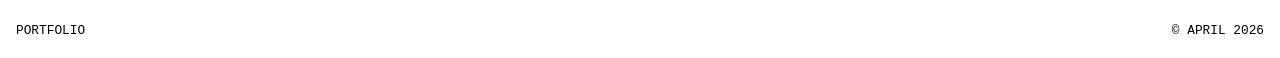
==== commit 34b94645: "Fixed typo" ====
--- a/index.html
+++ b/index.html
@@ -44,7 +44,7 @@
             <button class="filter-chip active" data-filter="all">All</button>
             <button class="filter-chip" data-filter="Implemented">Implemented</button>
             <button class="filter-chip" data-filter="product-design">Product design</button>
-            <button class="filter-chip" data-filter="webdesign">Web-Design</button>
+            <button class="filter-chip" data-filter="webdesign">Web Design</button>
         </div>
     </section>
 
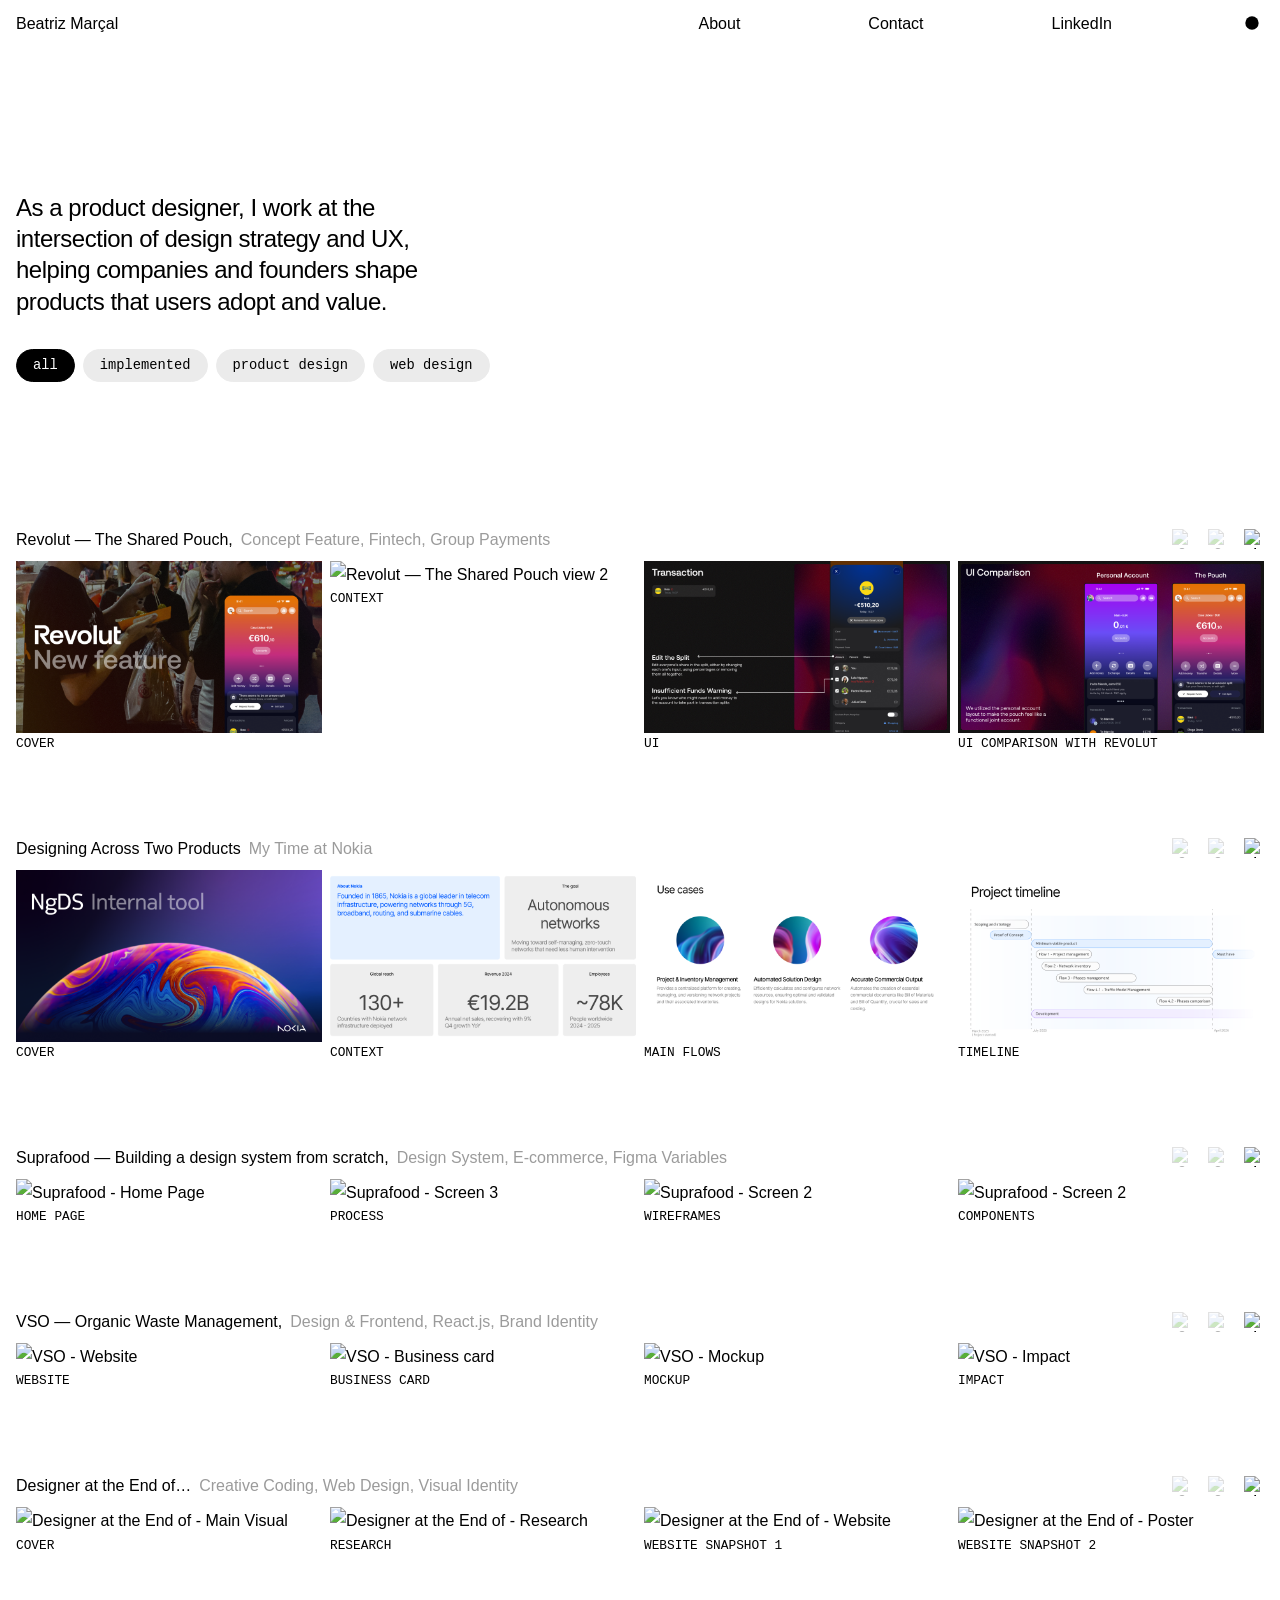
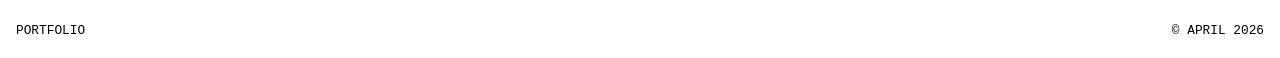
==== commit 8db66705: "changed file position" ====
--- a/index.html
+++ b/index.html
@@ -47,10 +47,54 @@
             <button class="filter-chip" data-filter="webdesign">Web Design</button>
         </div>
     </section>
-
+    
     <!-- Projects Grid -->
     <section class="projects fade-in-up" data-delay="2">
         <div class="projects-container">
+            <!-- Project 4 -->
+            <article class="project-card" data-category="product-design" data-grid="4">
+                <div class="project-header">
+                    <a href="project-4.html" class="project-link">
+                        <div class="project-info">
+                            <h2 class="text-1">Revolut — The Shared Pouch,</h2>
+                            <p class="text-1-secondary">Concept Feature, Fintech, Group Payments</p>
+                        </div>
+                    </a>
+                    <div class="grid-controls">
+                        <button class="grid-btn grid-btn-mobile" data-grid-value="1" aria-label="1 column">
+                            <img src="Icons/grid 1.svg" alt="1 column">
+                        </button>
+                        <button class="grid-btn" data-grid-value="2" aria-label="2 columns">
+                            <img src="Icons/grid 2.svg" alt="2 columns">
+                        </button>
+                        <button class="grid-btn grid-btn-desktop" data-grid-value="3" aria-label="3 columns">
+                            <img src="Icons/grid 3.svg" alt="3 columns">
+                        </button>
+                        <button class="grid-btn grid-btn-desktop active" data-grid-value="4" aria-label="4 columns">
+                            <img src="Icons/grid 4.svg" alt="4 columns">
+                        </button>
+                    </div>
+                </div>
+                <div class="project-images">
+                    <figure>
+                        <img src="Project_images/project4/revolut-cover.png" alt="Revolut — The Shared Pouch cover image" loading="lazy">
+                        <figcaption class="caption">cover</figcaption>
+                    </figure>
+                    <figure>
+                        <img src="Project_images/project4/context1.png" alt="Revolut — The Shared Pouch view 2" loading="lazy">
+                        <figcaption class="caption">context</figcaption>
+                    </figure>
+                    <figure>
+                        <img src="Project_images/project4/revolut-7.png" alt="Revolut — The Shared Pouch view 3" loading="lazy">
+                        <figcaption class="caption">UI</figcaption>
+                    </figure>
+                    <figure>
+                        <img src="Project_images/project4/revolut-9.png" alt="SaaS Dashboard - View 4" loading="lazy">
+                        <figcaption class="caption">UI comparison with Revolut</figcaption>
+                    </figure>
+                </div>
+            </article>
+            
             <!-- Project 5 -->
             <article class="project-card" data-category="product-design Implemented" data-grid="4">
                 <div class="project-header">
@@ -95,49 +139,6 @@
                 </div>
             </article>
 
-            <!-- Project 4 -->
-            <article class="project-card" data-category="product-design" data-grid="4">
-                <div class="project-header">
-                    <a href="project-4.html" class="project-link">
-                        <div class="project-info">
-                            <h2 class="text-1">Revolut — The Shared Pouch,</h2>
-                            <p class="text-1-secondary">Concept Feature, Fintech, Group Payments</p>
-                        </div>
-                    </a>
-                    <div class="grid-controls">
-                        <button class="grid-btn grid-btn-mobile" data-grid-value="1" aria-label="1 column">
-                            <img src="Icons/grid 1.svg" alt="1 column">
-                        </button>
-                        <button class="grid-btn" data-grid-value="2" aria-label="2 columns">
-                            <img src="Icons/grid 2.svg" alt="2 columns">
-                        </button>
-                        <button class="grid-btn grid-btn-desktop" data-grid-value="3" aria-label="3 columns">
-                            <img src="Icons/grid 3.svg" alt="3 columns">
-                        </button>
-                        <button class="grid-btn grid-btn-desktop active" data-grid-value="4" aria-label="4 columns">
-                            <img src="Icons/grid 4.svg" alt="4 columns">
-                        </button>
-                    </div>
-                </div>
-                <div class="project-images">
-                    <figure>
-                        <img src="Project_images/project4/revolut-cover.png" alt="Revolut — The Shared Pouch cover image" loading="lazy">
-                        <figcaption class="caption">cover</figcaption>
-                    </figure>
-                    <figure>
-                        <img src="Project_images/project4/context1.png" alt="Revolut — The Shared Pouch view 2" loading="lazy">
-                        <figcaption class="caption">context</figcaption>
-                    </figure>
-                    <figure>
-                        <img src="Project_images/project4/revolut-7.png" alt="Revolut — The Shared Pouch view 3" loading="lazy">
-                        <figcaption class="caption">UI</figcaption>
-                    </figure>
-                    <figure>
-                        <img src="Project_images/project4/revolut-9.png" alt="SaaS Dashboard - View 4" loading="lazy">
-                        <figcaption class="caption">UI comparison with Revolut</figcaption>
-                    </figure>
-                </div>
-            </article>
 
             <!-- Project 3 -->
             <article class="project-card" data-category="webdesign" data-grid="4">
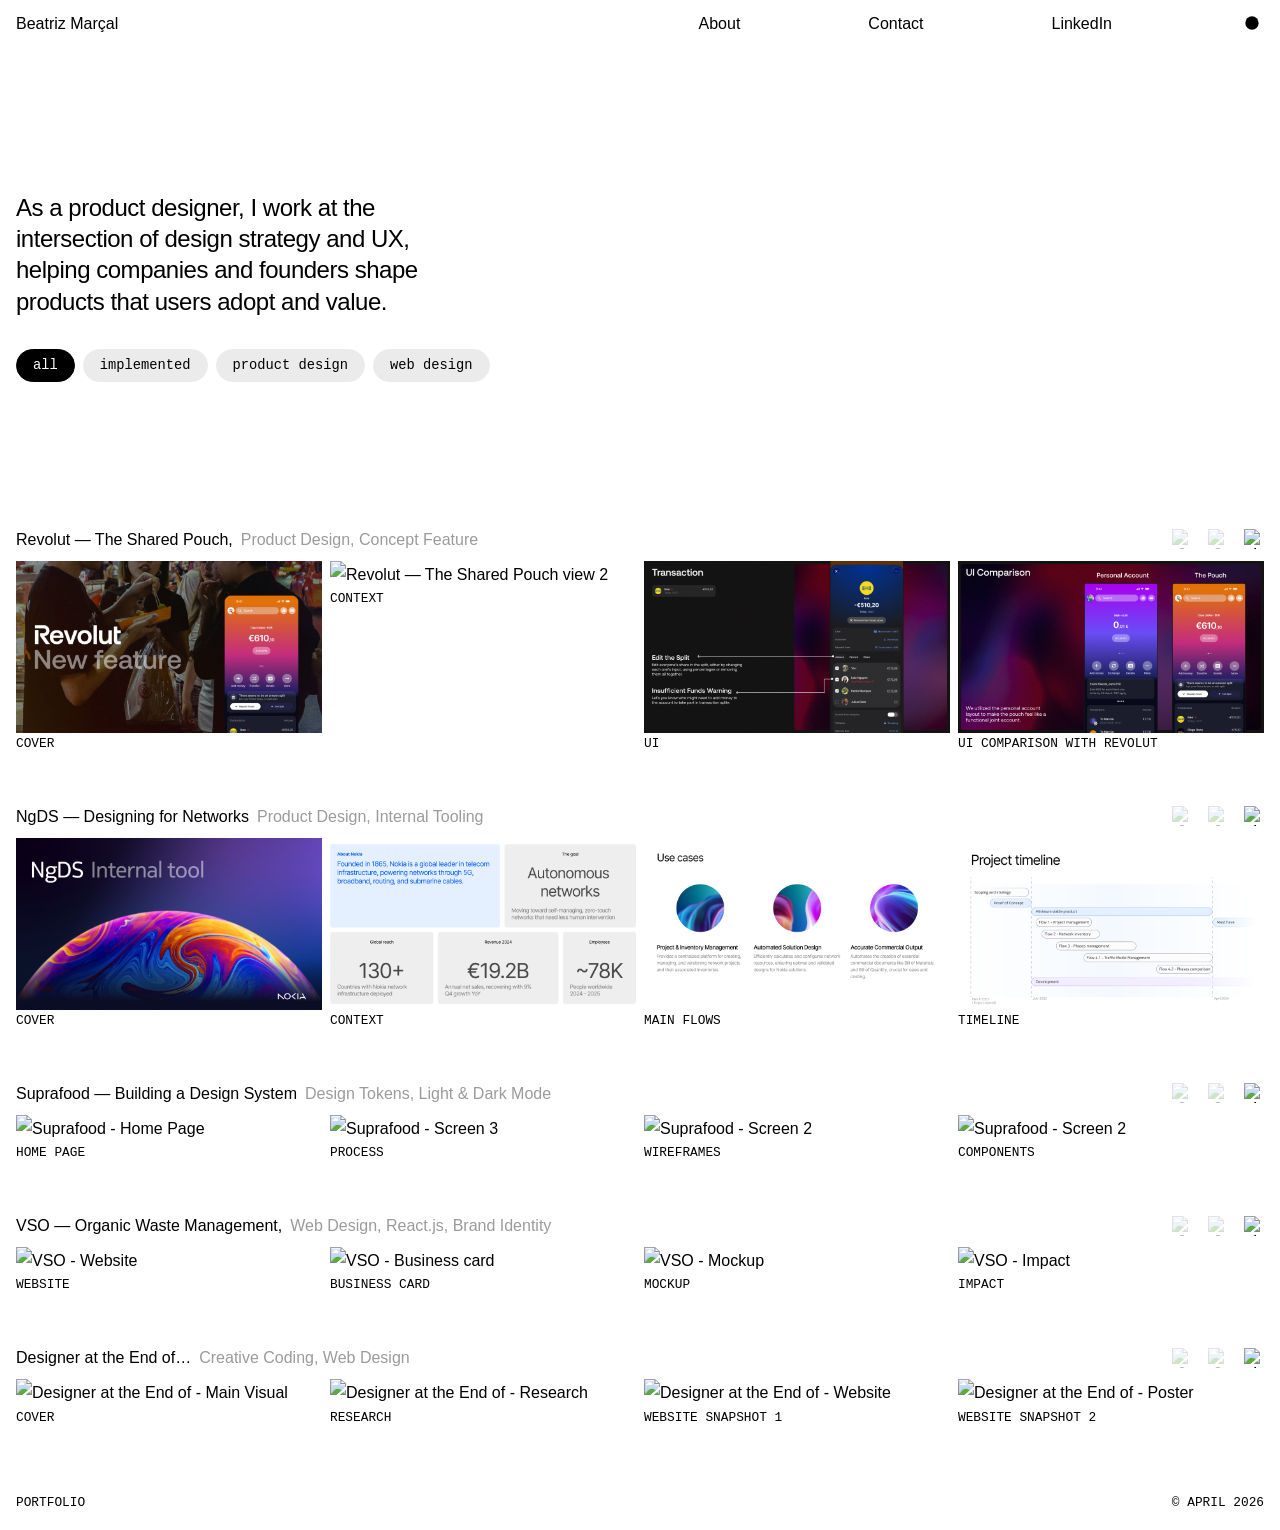
==== commit eccdc450: "fixed structure improved spacing added hover animations improved mobile version" ====
--- a/index.html
+++ b/index.html
@@ -52,28 +52,15 @@
     <section class="projects fade-in-up" data-delay="2">
         <div class="projects-container">
             <!-- Project 4 -->
-            <article class="project-card" data-category="product-design" data-grid="4">
+            <article class="project-card" data-category="product-design" data-grid="4" data-href="project-4.html">
                 <div class="project-header">
                     <a href="project-4.html" class="project-link">
                         <div class="project-info">
                             <h2 class="text-1">Revolut — The Shared Pouch,</h2>
-                            <p class="text-1-secondary">Concept Feature, Fintech, Group Payments</p>
-                        </div>
-                    </a>
-                    <div class="grid-controls">
-                        <button class="grid-btn grid-btn-mobile" data-grid-value="1" aria-label="1 column">
-                            <img src="Icons/grid 1.svg" alt="1 column">
-                        </button>
-                        <button class="grid-btn" data-grid-value="2" aria-label="2 columns">
-                            <img src="Icons/grid 2.svg" alt="2 columns">
-                        </button>
-                        <button class="grid-btn grid-btn-desktop" data-grid-value="3" aria-label="3 columns">
-                            <img src="Icons/grid 3.svg" alt="3 columns">
-                        </button>
-                        <button class="grid-btn grid-btn-desktop active" data-grid-value="4" aria-label="4 columns">
-                            <img src="Icons/grid 4.svg" alt="4 columns">
-                        </button>
-                    </div>
+                            <p class="text-1-secondary">Product Design, Concept Feature</p>
+                        </div>
+                    </a>
+                    <div class="grid-controls"></div>
                 </div>
                 <div class="project-images">
                     <figure>
@@ -96,28 +83,15 @@
             </article>
             
             <!-- Project 5 -->
-            <article class="project-card" data-category="product-design Implemented" data-grid="4">
+            <article class="project-card" data-category="product-design Implemented" data-grid="4" data-href="project-5.html">
                 <div class="project-header">
                     <a href="project-5.html" class="project-link">
                         <div class="project-info">
-                            <h2 class="text-1">Designing Across Two Products</h2>
-                            <p class="text-1-secondary">My Time at Nokia</p>
-                        </div>
-                    </a>
-                    <div class="grid-controls">
-                        <button class="grid-btn grid-btn-mobile" data-grid-value="1" aria-label="1 column">
-                            <img src="Icons/grid 1.svg" alt="1 column">
-                        </button>
-                        <button class="grid-btn" data-grid-value="2" aria-label="2 columns">
-                            <img src="Icons/grid 2.svg" alt="2 columns">
-                        </button>
-                        <button class="grid-btn grid-btn-desktop" data-grid-value="3" aria-label="3 columns">
-                            <img src="Icons/grid 3.svg" alt="3 columns">
-                        </button>
-                        <button class="grid-btn grid-btn-desktop active" data-grid-value="4" aria-label="4 columns">
-                            <img src="Icons/grid 4.svg" alt="4 columns">
-                        </button>
-                    </div>
+                            <h2 class="text-1">NgDS — Designing for Networks</h2>
+                            <p class="text-1-secondary">Product Design, Internal Tooling</p>
+                        </div>
+                    </a>
+                    <div class="grid-controls"></div>
                 </div>
                 <div class="project-images">
                     <figure>
@@ -141,28 +115,15 @@
 
 
             <!-- Project 3 -->
-            <article class="project-card" data-category="webdesign" data-grid="4">
+            <article class="project-card" data-category="webdesign" data-grid="4" data-href="project-3.html">
                 <div class="project-header">
                     <a href="project-3.html" class="project-link">
                         <div class="project-info">
-                            <h2 class="text-1">Suprafood — Building a design system from scratch,</h2>
-                            <p class="text-1-secondary">Design System, E-commerce, Figma Variables</p>
-                        </div>
-                    </a>
-                    <div class="grid-controls">
-                        <button class="grid-btn grid-btn-mobile" data-grid-value="1" aria-label="1 column">
-                            <img src="Icons/grid 1.svg" alt="1 column">
-                        </button>
-                        <button class="grid-btn" data-grid-value="2" aria-label="2 columns">
-                            <img src="Icons/grid 2.svg" alt="2 columns">
-                        </button>
-                        <button class="grid-btn grid-btn-desktop" data-grid-value="3" aria-label="3 columns">
-                            <img src="Icons/grid 3.svg" alt="3 columns">
-                        </button>
-                        <button class="grid-btn grid-btn-desktop active" data-grid-value="4" aria-label="4 columns">
-                            <img src="Icons/grid 4.svg" alt="4 columns">
-                        </button>
-                    </div>
+                            <h2 class="text-1">Suprafood — Building a Design System</h2>
+                            <p class="text-1-secondary">Design Tokens, Light & Dark Mode</p>
+                        </div>
+                    </a>
+                    <div class="grid-controls"></div>
                 </div>
                 <div class="project-images">
                     <figure>
@@ -185,28 +146,15 @@
             </article>
 
             <!-- Project 2 -->
-            <article class="project-card" data-category="webdesign Implemented" data-grid="4">
+            <article class="project-card" data-category="webdesign Implemented" data-grid="4" data-href="project-2.html">
                 <div class="project-header">
                     <a href="project-2.html" class="project-link">
                         <div class="project-info">
                             <h2 class="text-1">VSO — Organic Waste Management,</h2>
-                            <p class="text-1-secondary">Design & Frontend, React.js, Brand Identity</p>
-                        </div>
-                    </a>
-                    <div class="grid-controls">
-                        <button class="grid-btn grid-btn-mobile" data-grid-value="1" aria-label="1 column">
-                            <img src="Icons/grid 1.svg" alt="1 column">
-                        </button>
-                        <button class="grid-btn" data-grid-value="2" aria-label="2 columns">
-                            <img src="Icons/grid 2.svg" alt="2 columns">
-                        </button>
-                        <button class="grid-btn grid-btn-desktop" data-grid-value="3" aria-label="3 columns">
-                            <img src="Icons/grid 3.svg" alt="3 columns">
-                        </button>
-                        <button class="grid-btn grid-btn-desktop active" data-grid-value="4" aria-label="4 columns">
-                            <img src="Icons/grid 4.svg" alt="4 columns">
-                        </button>
-                    </div>
+                            <p class="text-1-secondary">Web Design, React.js, Brand Identity</p>
+                        </div>
+                    </a>
+                    <div class="grid-controls"></div>
                 </div>
                 <div class="project-images">
                     <figure>
@@ -231,28 +179,15 @@
             </article>
 
             <!-- Project 1 -->
-            <article class="project-card" data-category="webdesign Implemented" data-grid="4">
+            <article class="project-card" data-category="webdesign Implemented" data-grid="4" data-href="project-1.html">
                 <div class="project-header">
                     <a href="project-1.html" class="project-link">
                         <div class="project-info">
                             <h2 class="text-1">Designer at the End of…</h2>
-                            <p class="text-1-secondary">Creative Coding, Web Design, Visual Identity</p>
-                        </div>
-                    </a>
-                    <div class="grid-controls">
-                        <button class="grid-btn grid-btn-mobile" data-grid-value="1" aria-label="1 column">
-                            <img src="Icons/grid 1.svg" alt="1 column">
-                        </button>
-                        <button class="grid-btn" data-grid-value="2" aria-label="2 columns">
-                            <img src="Icons/grid 2.svg" alt="2 columns">
-                        </button>
-                        <button class="grid-btn grid-btn-desktop" data-grid-value="3" aria-label="3 columns">
-                            <img src="Icons/grid 3.svg" alt="3 columns">
-                        </button>
-                        <button class="grid-btn grid-btn-desktop active" data-grid-value="4" aria-label="4 columns">
-                            <img src="Icons/grid 4.svg" alt="4 columns">
-                        </button>
-                    </div>
+                            <p class="text-1-secondary">Creative Coding, Web Design</p>
+                        </div>
+                    </a>
+                    <div class="grid-controls"></div>
                 </div>
                 <div class="project-images">
                     <figure>
--- a/main.css
+++ b/main.css
@@ -124,6 +124,12 @@
     display: flex;
     flex-direction: column;
     transition: background-color var(--transition-normal), color var(--transition-normal);
+    opacity: 0;
+}
+
+body.is-loaded {
+    opacity: 1;
+    transition: opacity 0.4s ease, background-color var(--transition-normal), color var(--transition-normal);
 }
 
 img {
@@ -241,9 +247,19 @@
     position: relative;
 }
 
-.nav-link:hover,
-.nav-link.active {
-    color: var(--text-primary);
+.nav-link::after {
+    content: '';
+    position: absolute;
+    bottom: -2px;
+    left: 0;
+    width: 0;
+    height: 1px;
+    background-color: var(--text-primary);
+    transition: width var(--transition-normal);
+}
+
+.nav-link:hover::after {
+    width: 100%;
 }
 
 .nav-link.active::after {
@@ -272,6 +288,11 @@
     width: 20px;
     height: 20px;
     display: block;
+    transition: transform var(--transition-normal);
+}
+
+.theme-toggle:active svg {
+    transform: rotate(180deg);
 }
 
 .nav-toggle {
@@ -360,48 +381,22 @@
 }
 
 .chip {
-    padding: 0.2rem 1.30rem;
+    
+    padding: var(--space-xs) var(--space-sm);
     border-radius: 24px;
-    font-size: 0.95rem;
-    font-weight: var(--font-weight-medium);
-    border: 1px solid;
+    font-family: sans-serif;
+    font-size: var(--font-size-sm);
+    font-weight: var(--font-weight-normal);
+    line-height: var(--line-height-snug);
+    border: none;
     display: inline-block;
-}
-
-.chip-yellow {
-    background-color: #e8e5c8;
-    color: #5a5842;
-    border-color: #d4d1b8;
-}
-
-.chip-blue {
     background-color: #d4e4f7;
     color: #3d5a7a;
-    border-color: #b8d1ed;
-}
-
-.chip-purple {
-    background-color: #e4dff7;
-    color: #5a4d7a;
-    border-color: #d1c8ed;
-}
-
-[data-theme="dark"] .chip-yellow {
-    background-color: #3d3a2a;
-    color: #c8c4a0;
-    border-color: #4d4a38;
-}
-
-[data-theme="dark"] .chip-blue {
+}
+
+[data-theme="dark"] .chip {
     background-color: #2a3340;
     color: #a0b8d4;
-    border-color: #384a5e;
-}
-
-[data-theme="dark"] .chip-purple {
-    background-color: #332e40;
-    color: #b8aed4;
-    border-color: #44395e;
 }
 
 /* ===========================
@@ -424,7 +419,7 @@
     flex-direction: column;
     gap: var(--space-xs);
     padding-top: var(--space-sm);
-    margin-bottom: var(--space-xl);
+    margin-bottom: var(--space-md);
     opacity: 1;
     max-height: 3000px;
     overflow: hidden;
@@ -434,6 +429,10 @@
                 margin 0.45s cubic-bezier(0.4, 0, 0.2, 1);
 }
 
+.project-card[data-href] {
+    cursor: pointer;
+}
+
 .project-card:last-child {
     margin-bottom: 0;
 }
@@ -450,10 +449,11 @@
     display: flex;
     flex-direction: column;
     text-decoration: none;
+    transition: opacity var(--transition-fast);
 }
 
 .project-link:hover {
-    transform: none;
+    opacity: 0.7;
 }
 
 .project-header {
@@ -467,9 +467,8 @@
 .project-detail .project-header {
     flex-direction: column;
     align-items: flex-start;
-    margin-top: var(--space-lg);
-    margin-bottom: var(--space-lg);
     gap: 0.6rem;
+    width: 100%;
     max-width: var(--content-max);
     margin-left: auto;
     margin-right: auto;
@@ -532,6 +531,16 @@
     margin: 0;
     display: flex;
     flex-direction: column;
+    overflow: hidden;
+    transition: opacity 0.35s ease, transform 0.35s ease;
+}
+
+.project-images figure img {
+    transition: transform 0.4s cubic-bezier(0.25, 0.46, 0.45, 0.94);
+}
+
+.project-images figure:hover img {
+    transform: scale(1.03);
 }
 
 .project-images img {
@@ -552,7 +561,7 @@
    =========================== */
 
 .project-detail {
-    padding: var(--space-xl) 0 0 0;
+    padding: var(--space-3xl) 0 0 0;
     flex: 1;
 }
 
@@ -565,10 +574,13 @@
 .project-detail-container {
     max-width: var(--detail-max);
     width: 100%;
+    display: flex;
+    flex-direction: column;
+    gap: var(--space-lg);
 }
 
 .project-section {
-    margin-bottom: var(--space-xl);
+    width: 100%;
     max-width: var(--content-max);
     margin-left: auto;
     margin-right: auto;
@@ -579,12 +591,18 @@
     line-height: var(--line-height-relaxed);
 }
 
-.project-section h1.caption {
+.project-section p:last-child {
+    margin-bottom: 0;
+}
+
+.project-section h1.caption,
+.project-section h2.caption {
     margin-top: var(--space-lg);
     margin-bottom: var(--space-xs);
 }
 
-.project-section h1.caption:first-child {
+.project-section h1.caption:first-child,
+.project-section h2.caption:first-child {
     margin-top: 0;
 }
 
@@ -597,12 +615,6 @@
 .project-section ol {
     margin-bottom: var(--space-sm);
     padding-left: 1.5rem;
-    color: var(--text-primary);
-    font-weight: var(--font-weight-normal);
-    max-width: var(--content-max);
-    margin-left: auto;
-    margin-right: auto;
-    text-align: left;
     line-height: var(--line-height-relaxed);
 }
 
@@ -615,19 +627,25 @@
    =========================== */
 
 .project-image {
-    margin: var(--space-lg) 0;
     padding: 0 var(--image-side-padding);
+}
+
+.project-image img,
+.image-grid-2col img,
+.poster-column img,
+.images-column img,
+.stacking-images ul li div img {
+    border-radius: 8px;
 }
 
 .project-image img {
     width: 100%;
     height: auto;
     display: block;
-    border-radius: 8px;
 }
 
 .project-image-small {
-    margin: var(--space-lg) auto;
+    margin: 0 auto;
     max-width: 600px;
 }
 
@@ -647,7 +665,6 @@
     display: grid;
     grid-template-columns: repeat(2, 1fr);
     gap: var(--space-sm);
-    margin: var(--space-lg) 0;
     padding: 0 var(--image-side-padding);
 }
 
@@ -660,7 +677,6 @@
     width: 100%;
     height: auto;
     display: block;
-    border-radius: 8px;
 }
 
 /* Poster grid: poster left, stacked right */
@@ -669,7 +685,6 @@
     grid-template-columns: 1fr 1fr;
     gap: var(--space-sm);
     align-items: stretch;
-    margin: var(--space-lg) 0;
     padding: 0 var(--image-side-padding);
 }
 
@@ -683,7 +698,6 @@
     width: 100%;
     height: 100%;
     display: block;
-    border-radius: 8px;
     object-fit: cover;
 }
 
@@ -706,7 +720,6 @@
     width: 100%;
     height: 100%;
     display: block;
-    border-radius: 8px;
     object-fit: contain;
 }
 
@@ -715,7 +728,7 @@
    =========================== */
 
 .stacking-images {
-    margin: var(--space-lg) auto 0 auto;
+    margin: 0 auto;
     padding: 0 var(--image-side-padding);
 }
 
@@ -746,7 +759,6 @@
 .stacking-images ul li div img {
     max-width: 100%;
     height: auto;
-    border-radius: 8px;
     object-fit: contain;
 }
 
@@ -782,11 +794,23 @@
     font-size: var(--font-size-base);
     color: var(--text-primary);
     font-weight: var(--font-weight-normal);
+    position: relative;
     transition: opacity var(--transition-fast);
 }
 
-.link-button:hover {
-    opacity: 0.7;
+.link-button::after {
+    content: '';
+    position: absolute;
+    bottom: -2px;
+    left: 0;
+    width: 0;
+    height: 1px;
+    background-color: var(--text-primary);
+    transition: width var(--transition-normal);
+}
+
+.link-button:hover::after {
+    width: 100%;
 }
 
 .link-disclaimer {
@@ -822,19 +846,20 @@
    Card Grids
    =========================== */
 
-.card-grid {
-    display: grid;
-    grid-template-columns: repeat(2, 1fr);
-    gap: var(--space-sm);
-    margin: var(--space-md) auto var(--space-md) auto;
-    max-width: var(--content-max);
-}
-
+.card-grid,
 .card-grid-3 {
     display: grid;
+    gap: var(--space-sm);
+    margin: 0 auto;
+}
+
+.card-grid {
+    grid-template-columns: repeat(2, 1fr);
+    max-width: var(--content-max);
+}
+
+.card-grid-3 {
     grid-template-columns: repeat(3, 1fr);
-    gap: var(--space-sm);
-    margin: var(--space-md) auto var(--space-md) auto;
     max-width: 1000px;
 }
 
@@ -1025,9 +1050,8 @@
 
 @media (max-width: 768px) {
     :root {
-        --image-side-padding: 30px;
+        --image-side-padding: 0px;
         --detail-side-padding: var(--space-md);
-        --stack-height: 50vh;
         --font-size-h1: 1.3rem;
     }
 
@@ -1043,10 +1067,12 @@
         flex-direction: column;
         padding: var(--space-md);
         gap: var(--space-sm);
-        transform: translateY(-100%);
+        transform: translateY(-20px);
         opacity: 0;
         visibility: hidden;
-        transition: all var(--transition-normal);
+        transition: transform 0.35s cubic-bezier(0.25, 0.46, 0.45, 0.94),
+                    opacity 0.3s ease,
+                    visibility 0.3s ease;
         z-index: 999;
     }
 
@@ -1056,7 +1082,7 @@
         visibility: visible;
     }
 
-    .nav-link.active::after { display: none; }
+    .nav-link::after { display: none; }
 
     /* Hero */
     .hero {
@@ -1064,9 +1090,7 @@
         padding-bottom: var(--space-xl);
     }
 
-    .hero-container {
-        max-width: 100%;
-    }
+    .hero-container { max-width: 100%; }
 
     /* Grid */
     .grid-btn-mobile { display: flex; }
@@ -1093,37 +1117,45 @@
 
     .projects .grid-controls { align-self: flex-start; }
 
-    /* Project Detail */
+    /* Project Detail — mobile shared */
     .project-detail {
-        padding: var(--space-lg) 0 var(--space-md) 0;
+        padding: var(--space-2xl) 0 var(--space-lg) 0;
+    }
+
+    .project-detail-container {
+        gap: var(--space-lg);
     }
 
     .project-detail .project-header {
         flex-direction: column;
         align-items: flex-start;
-        margin-bottom: var(--space-md);
-        margin-top: var(--space-sm);
         gap: var(--space-xs);
         max-width: 100%;
     }
 
     .project-detail .grid-controls { align-self: flex-end; }
-    .project-section { margin-bottom: var(--space-lg); }
-
-    .project-image,
-    .image-grid-2col,
-    .poster-grid,
-    .stacking-images {
-        margin-top: var(--space-md);
-        margin-bottom: var(--space-md);
+
+    .project-section p {
+        line-height: var(--line-height-relaxed);
+        margin-bottom: var(--space-sm);
+    }
+
+    .project-section p.hero-title {
+        line-height: 1.5;
     }
 
     .project-section p,
     .project-section ul,
     .project-section ol,
     .subtitle,
-    .project-link-section {
+    .project-link-section,
+    .project-detail .project-header {
         max-width: 100%;
+    }
+
+    .project-section h2.caption,
+    .project-section h1.caption {
+        margin-top: var(--space-md);
     }
 
     .project-image-small {
@@ -1132,27 +1164,29 @@
     }
 
     /* Cards */
-    .card {
-        padding: var(--space-sm);
-    }
+    .card { padding: var(--space-sm); }
 
     /* Grids collapse to single column */
     .image-grid-2col,
     .poster-grid,
-    .card-grid,
+    .card-grid {
+        grid-template-columns: 1fr;
+    }
+
     .card-grid-3 {
         grid-template-columns: 1fr;
+        gap: var(--space-xs);
     }
 
     .images-column figure { height: auto; }
     .images-column img { height: auto; object-fit: initial; }
 
-    /* Stacking: disable sticky on mobile, show as simple list */
+    /* Stacking: disable on mobile, show as vertical list */
     .stacking-images ul {
         grid-template-rows: auto;
         padding-bottom: 0;
-        margin-bottom: var(--space-md);
-        gap: var(--space-sm);
+        margin-bottom: 0;
+        gap: var(--space-xs);
     }
 
     .stacking-images ul li {
@@ -1164,11 +1198,14 @@
         height: auto;
     }
 
-    /* Nav arrows — smaller and tighter on mobile */
-    .project-nav-arrows {
-        padding: 0 0.75rem;
-    }
-
+    /* Lists — better spacing for readability */
+    .project-section li {
+        margin-bottom: 0.6rem;
+        line-height: var(--line-height-relaxed);
+    }
+
+    /* Nav arrows */
+    .project-nav-arrows { padding: 0 0.75rem; }
     .project-nav-arrow {
         padding: 0.3rem 0.5rem;
         font-size: 12px;
@@ -1205,19 +1242,17 @@
 
 @media (max-width: 480px) {
     :root {
-        --image-side-padding: 16px;
+        --image-side-padding: 0px;
         --detail-side-padding: var(--space-sm);
         --font-size-h1: 1.2rem;
         --font-size-h2: 1rem;
     }
 
-    /* Hero */
     .hero {
         padding-top: var(--space-2xl);
         padding-bottom: var(--space-lg);
     }
 
-    /* Filter chips — touch-friendly */
     .filter-chip {
         padding: 0.4rem 0.85rem;
         font-size: var(--font-size-caption);
@@ -1234,46 +1269,40 @@
     .info-columns { gap: var(--space-md); }
     .info-description { padding: 0; }
 
-    /* Project Detail */
-    .project-detail { padding: var(--space-md) 0; }
-    .project-section { margin-bottom: var(--space-md); }
-    .project-section p { margin-bottom: var(--space-xs); max-width: 100%; }
-    .project-section ul, .project-section ol { max-width: 100%; }
-
-    .project-image,
-    .image-grid-2col,
-    .poster-grid,
-    .stacking-images {
-        margin-top: var(--space-sm);
-        margin-bottom: var(--space-sm);
-    }
-
-    .subtitle {
-        max-width: 100%;
-        margin-top: var(--space-xs);
-    }
-
-    .project-detail .project-header {
-        max-width: 100%;
-        margin-bottom: var(--space-sm);
-    }
-
-    .project-link-section { max-width: 100%; }
-
-    /* Chips wrap better */
-    .chips-container {
-        gap: 0.5rem;
-    }
-
+    /* Project Detail — tighter but readable spacing */
+    .project-detail { padding: var(--space-2xl) 0; }
+
+    .project-detail-container {
+        gap: var(--space-lg);
+    }
+
+    .project-section p.hero-title {
+        font-size: 1.15rem;
+        line-height: 1.5;
+    }
+
+    .subtitle { margin-top: var(--space-xs); }
+
+    /* Cards — readable spacing on small screens */
+    .card {
+        padding: var(--space-sm);
+    }
+
+    .card .hero-title {
+        font-size: 1.3rem;
+    }
+
+    /* Chips */
+    .chips-container { gap: 0.5rem; }
     .chip {
         font-size: 0.85rem;
         padding: 0.15rem 1rem;
     }
 
-    /* Nav arrows — bottom corners on very small screens */
+    /* Nav arrows — bottom on small screens */
     .project-nav-arrows {
         top: auto;
-        bottom: var(--space-md);
+        bottom: var(--space-lg);
         transform: none;
         padding: 0 var(--space-sm);
     }
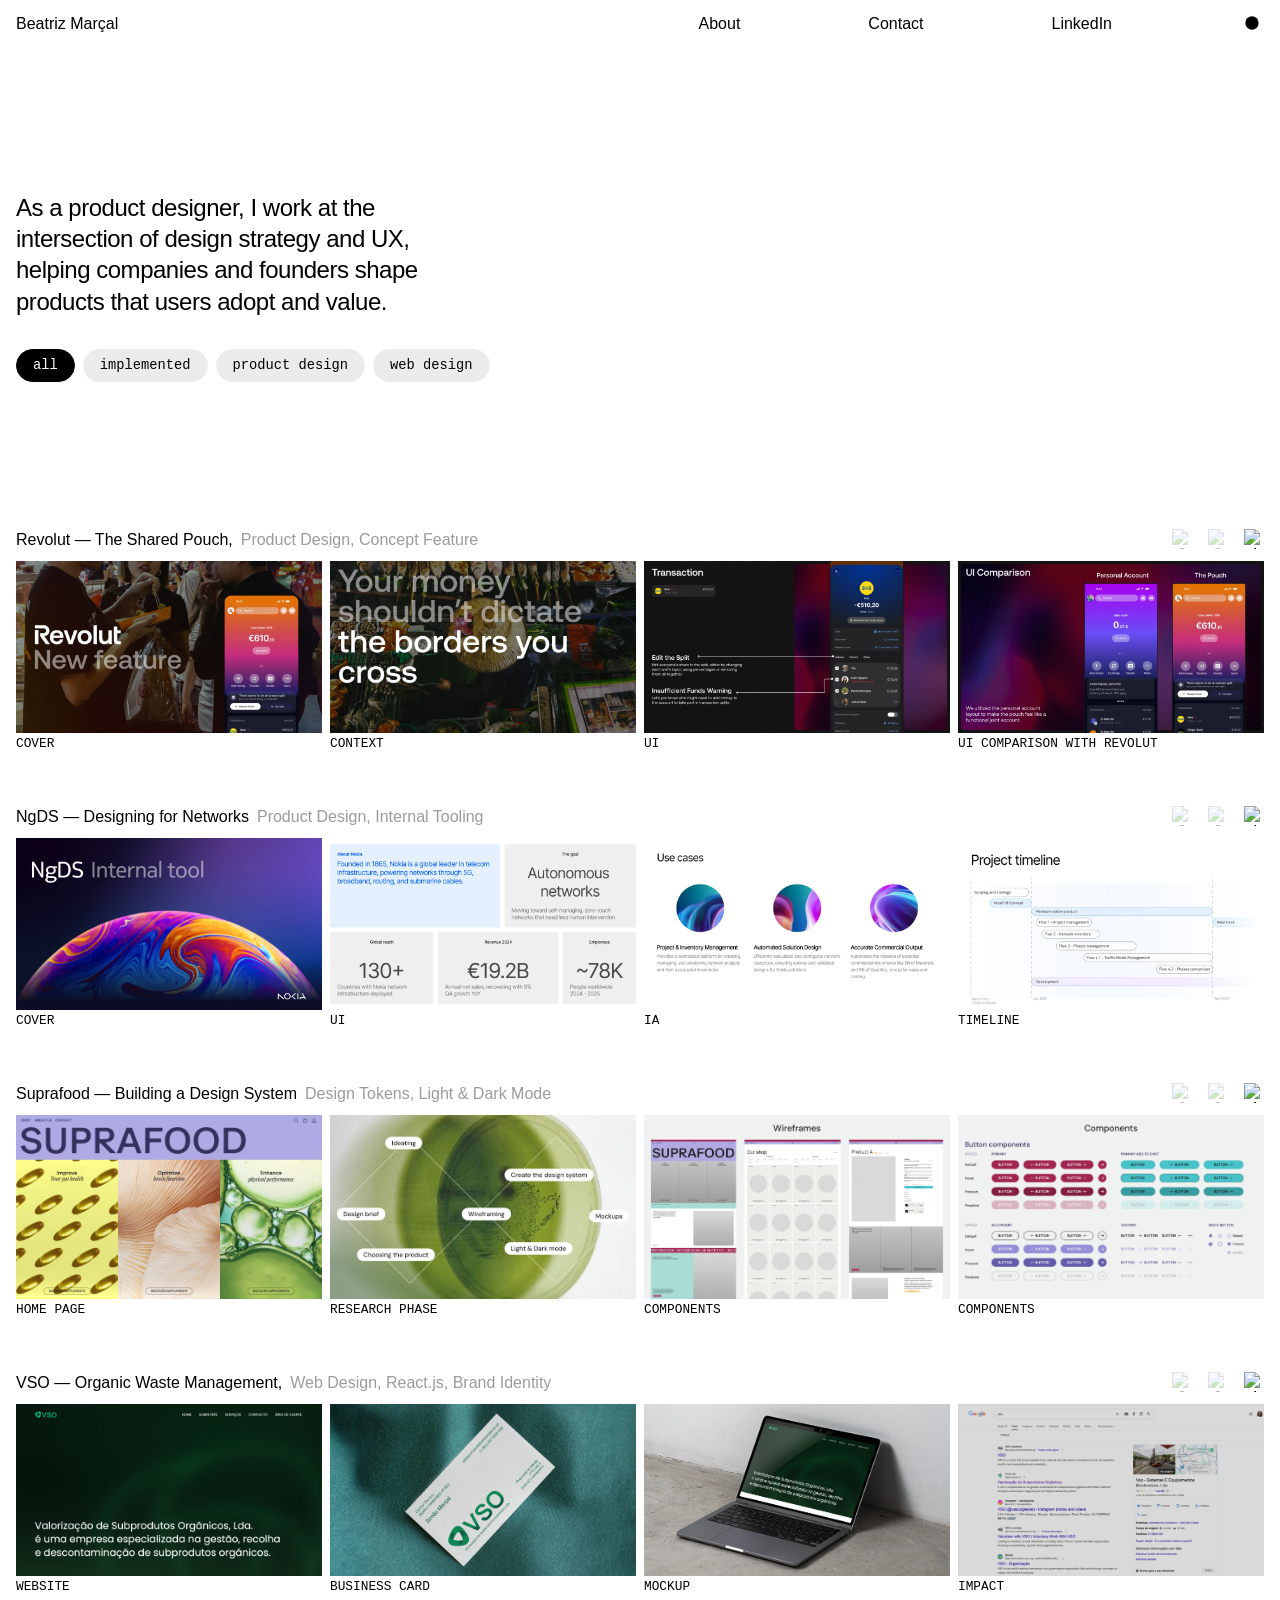
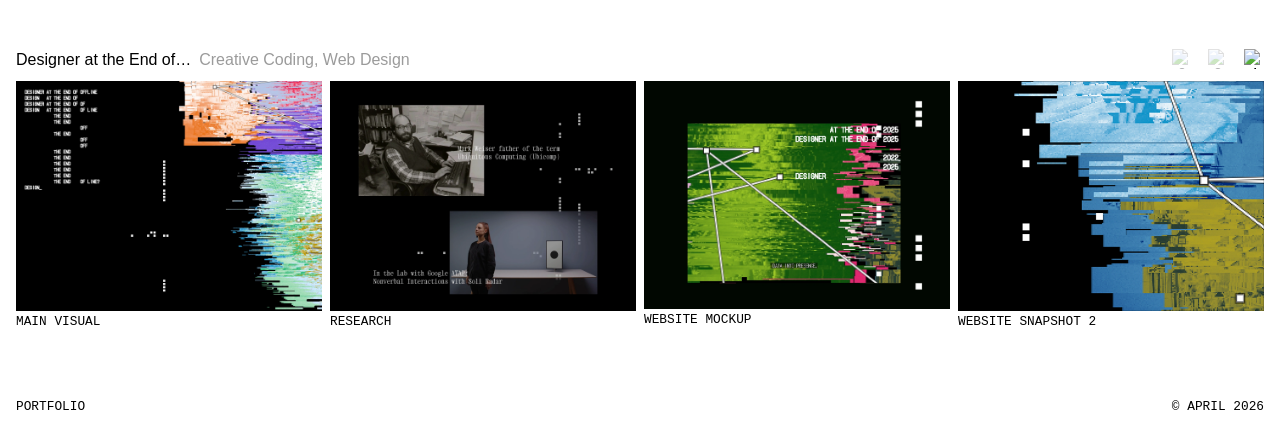
==== commit 6c2dbd8d: "images and staking" ====
--- a/index.html
+++ b/index.html
@@ -64,19 +64,19 @@
                 </div>
                 <div class="project-images">
                     <figure>
-                        <img src="Project_images/project4/revolut-cover.png" alt="Revolut — The Shared Pouch cover image" loading="lazy">
+                        <img src="Project_images/project4/revolut-cover.webp" alt="Revolut — The Shared Pouch cover image" loading="lazy">
                         <figcaption class="caption">cover</figcaption>
                     </figure>
                     <figure>
-                        <img src="Project_images/project4/context1.png" alt="Revolut — The Shared Pouch view 2" loading="lazy">
+                        <img src="Project_images/project4/context1.webp" alt="Revolut — The Shared Pouch view 2" loading="lazy">
                         <figcaption class="caption">context</figcaption>
                     </figure>
                     <figure>
-                        <img src="Project_images/project4/revolut-7.png" alt="Revolut — The Shared Pouch view 3" loading="lazy">
+                        <img src="Project_images/project4/revolut-7.webp" alt="Revolut — The Shared Pouch view 3" loading="lazy">
                         <figcaption class="caption">UI</figcaption>
                     </figure>
                     <figure>
-                        <img src="Project_images/project4/revolut-9.png" alt="SaaS Dashboard - View 4" loading="lazy">
+                        <img src="Project_images/project4/revolut-9.webp" alt="SaaS Dashboard - View 4" loading="lazy">
                         <figcaption class="caption">UI comparison with Revolut</figcaption>
                     </figure>
                 </div>
@@ -95,19 +95,19 @@
                 </div>
                 <div class="project-images">
                     <figure>
-                        <img src="Project_images/project5/cover.png" alt="Private Project" loading="lazy">
+                        <img src="Project_images/project5/cover.webp" alt="Private Project" loading="lazy">
                         <figcaption class="caption">Cover</figcaption>
                     </figure>
                     <figure>
-                        <img src="Project_images/project5/ngds-8.png" alt="Private Project" loading="lazy">
-                        <figcaption class="caption">Context</figcaption>
-                    </figure>
-                    <figure>
-                        <img src="Project_images/project5/ngds-7.png" alt="Private Project" loading="lazy">
-                        <figcaption class="caption">Main Flows</figcaption>
-                    </figure>
-                    <figure>
-                        <img src="Project_images/project5/ngds-9.png" alt="Private Project" loading="lazy">
+                        <img src="Project_images/project5/ngds-8.webp" alt="Private Project" loading="lazy">
+                        <figcaption class="caption">UI</figcaption>
+                    </figure>
+                    <figure>
+                        <img src="Project_images/project5/ngds-7.webp" alt="Private Project" loading="lazy">
+                        <figcaption class="caption">IA</figcaption>
+                    </figure>
+                    <figure>
+                        <img src="Project_images/project5/ngds-9.webp" alt="Private Project" loading="lazy">
                         <figcaption class="caption">Timeline</figcaption>
                     </figure>
                 </div>
@@ -127,19 +127,19 @@
                 </div>
                 <div class="project-images">
                     <figure>
-                        <img src="Project_images/project3/Home page.png" alt="Suprafood - Home Page" loading="lazy">
-                        <figcaption class="caption">Home Page</figcaption>
-                    </figure>
-                    <figure>
-                        <img src="Project_images/project3/2.png" alt="Suprafood - Screen 3" loading="lazy">
-                        <figcaption class="caption">Process</figcaption>
-                    </figure>
-                    <figure>
-                        <img src="Project_images/project3/3.1.png" alt="Suprafood - Screen 2" loading="lazy">
-                        <figcaption class="caption">Wireframes</figcaption>
-                    </figure>
-                    <figure>
-                        <img src="Project_images/project3/8.1.png" alt="Suprafood - Screen 2" loading="lazy">
+                        <img src="Project_images/project3/Home page.webp" alt="Suprafood - Home Page" loading="lazy">
+                        <figcaption class="caption">home page</figcaption>
+                    </figure>
+                    <figure>
+                        <img src="Project_images/project3/2.webp" alt="Suprafood - Screen 3" loading="lazy">
+                        <figcaption class="caption">Research phase</figcaption>
+                    </figure>
+                    <figure>
+                        <img src="Project_images/project3/3.1.webp" alt="Suprafood - Screen 2" loading="lazy">
+                        <figcaption class="caption">Components</figcaption>
+                    </figure>
+                    <figure>
+                        <img src="Project_images/project3/8.1.webp" alt="Suprafood - Screen 2" loading="lazy">
                         <figcaption class="caption">Components</figcaption>
                     </figure>
                 </div>
@@ -158,21 +158,21 @@
                 </div>
                 <div class="project-images">
                     <figure>
-                        <img src="Project_images/project2/Foto1.1.png" alt="VSO - Website" loading="lazy">
+                        <img src="Project_images/project2/Foto1.1.webp" alt="VSO - Website" loading="lazy">
                         <figcaption class="caption">Website</figcaption>
                     </figure>
                     <figure>
-                        <img src="Project_images/project2/Foto 7.png" alt="VSO - Business card" loading="lazy">
+                        <img src="Project_images/project2/Foto 7.webp" alt="VSO - Business card" loading="lazy">
                         <figcaption class="caption">Business card</figcaption>
                     </figure>
                      <figure>
-                        <img src="Project_images/project2/Foto1.2.png" alt="VSO - Mockup" loading="lazy">
+                        <img src="Project_images/project2/Foto1.2.webp" alt="VSO - Mockup" loading="lazy">
                         <figcaption class="caption">Mockup</figcaption>
                     </figure>
                     
                     
                     <figure>
-                        <img src="Project_images/project2/Foto4.2.png" alt="VSO - Impact" loading="lazy">
+                        <img src="Project_images/project2/Foto4.2.webp" alt="VSO - Impact" loading="lazy">
                         <figcaption class="caption">Impact</figcaption>
                     </figure>
                 </div>
@@ -191,19 +191,19 @@
                 </div>
                 <div class="project-images">
                     <figure>
-                        <img src="Project_images/project1/fin 1.png" alt="Designer at the End of - Main Visual" loading="lazy">
-                        <figcaption class="caption">Cover</figcaption>
-                    </figure>
-                    <figure>
-                        <img src="Project_images/project1/fin 2.png" alt="Designer at the End of - Research" loading="lazy">
-                        <figcaption class="caption">Research</figcaption>
-                    </figure>
-                    <figure>
-                        <img src="Project_images/project1/fin 5.png" alt="Designer at the End of - Website" loading="lazy">
-                        <figcaption class="caption">Website snapshot 1</figcaption>
-                    </figure>
-                    <figure>
-                        <img src="Project_images/project1/fin 4.png" alt="Designer at the End of - Poster" loading="lazy">
+                        <img src="Project_images/project1/fin 1.webp" alt="Designer at the End of - Main Visual" loading="lazy">
+                        <figcaption class="caption">main visual</figcaption>
+                    </figure>
+                    <figure>
+                        <img src="Project_images/project1/fin 2.webp" alt="Designer at the End of - Research" loading="lazy">
+                        <figcaption class="caption">research</figcaption>
+                    </figure>
+                    <figure>
+                        <img src="Project_images/project1/fin 5.webp" alt="Designer at the End of - Website" loading="lazy">
+                        <figcaption class="caption">website Mockup</figcaption>
+                    </figure>
+                    <figure>
+                        <img src="Project_images/project1/fin 4.webp" alt="Designer at the End of - Poster" loading="lazy">
                         <figcaption class="caption">Website snapshot 2</figcaption>
                     </figure>
                 </div>
--- a/main.css
+++ b/main.css
@@ -61,7 +61,7 @@
 
     /* Stacking Images */
     --stack-height: 65vh;
-    --stack-offset: 1.5em;
+    --stack-offset: 1.5rem;
     --stack-gap: 4vw;
 
     /* Transitions */
@@ -561,7 +561,7 @@
    =========================== */
 
 .project-detail {
-    padding: var(--space-3xl) 0 0 0;
+    padding: 7rem 0 0 0;
     flex: 1;
 }
 
@@ -735,21 +735,18 @@
 .stacking-images ul {
     list-style: none;
     padding-left: 0;
-    display: grid;
-    grid-template-columns: 1fr;
-    grid-template-rows: repeat(var(--images, 2), var(--stack-height));
-    padding-bottom: calc(var(--images, 2) * var(--stack-offset));
-    margin-bottom: var(--stack-gap);
+    display: flex;
+    flex-direction: column;
+    gap: 0;
 }
 
 .stacking-images ul li {
     position: sticky;
-    top: 0;
+    top: 80px;
     padding-top: calc(var(--index) * var(--stack-offset));
 }
 
 .stacking-images ul li div {
-    height: var(--stack-height);
     display: flex;
     justify-content: center;
     align-items: center;
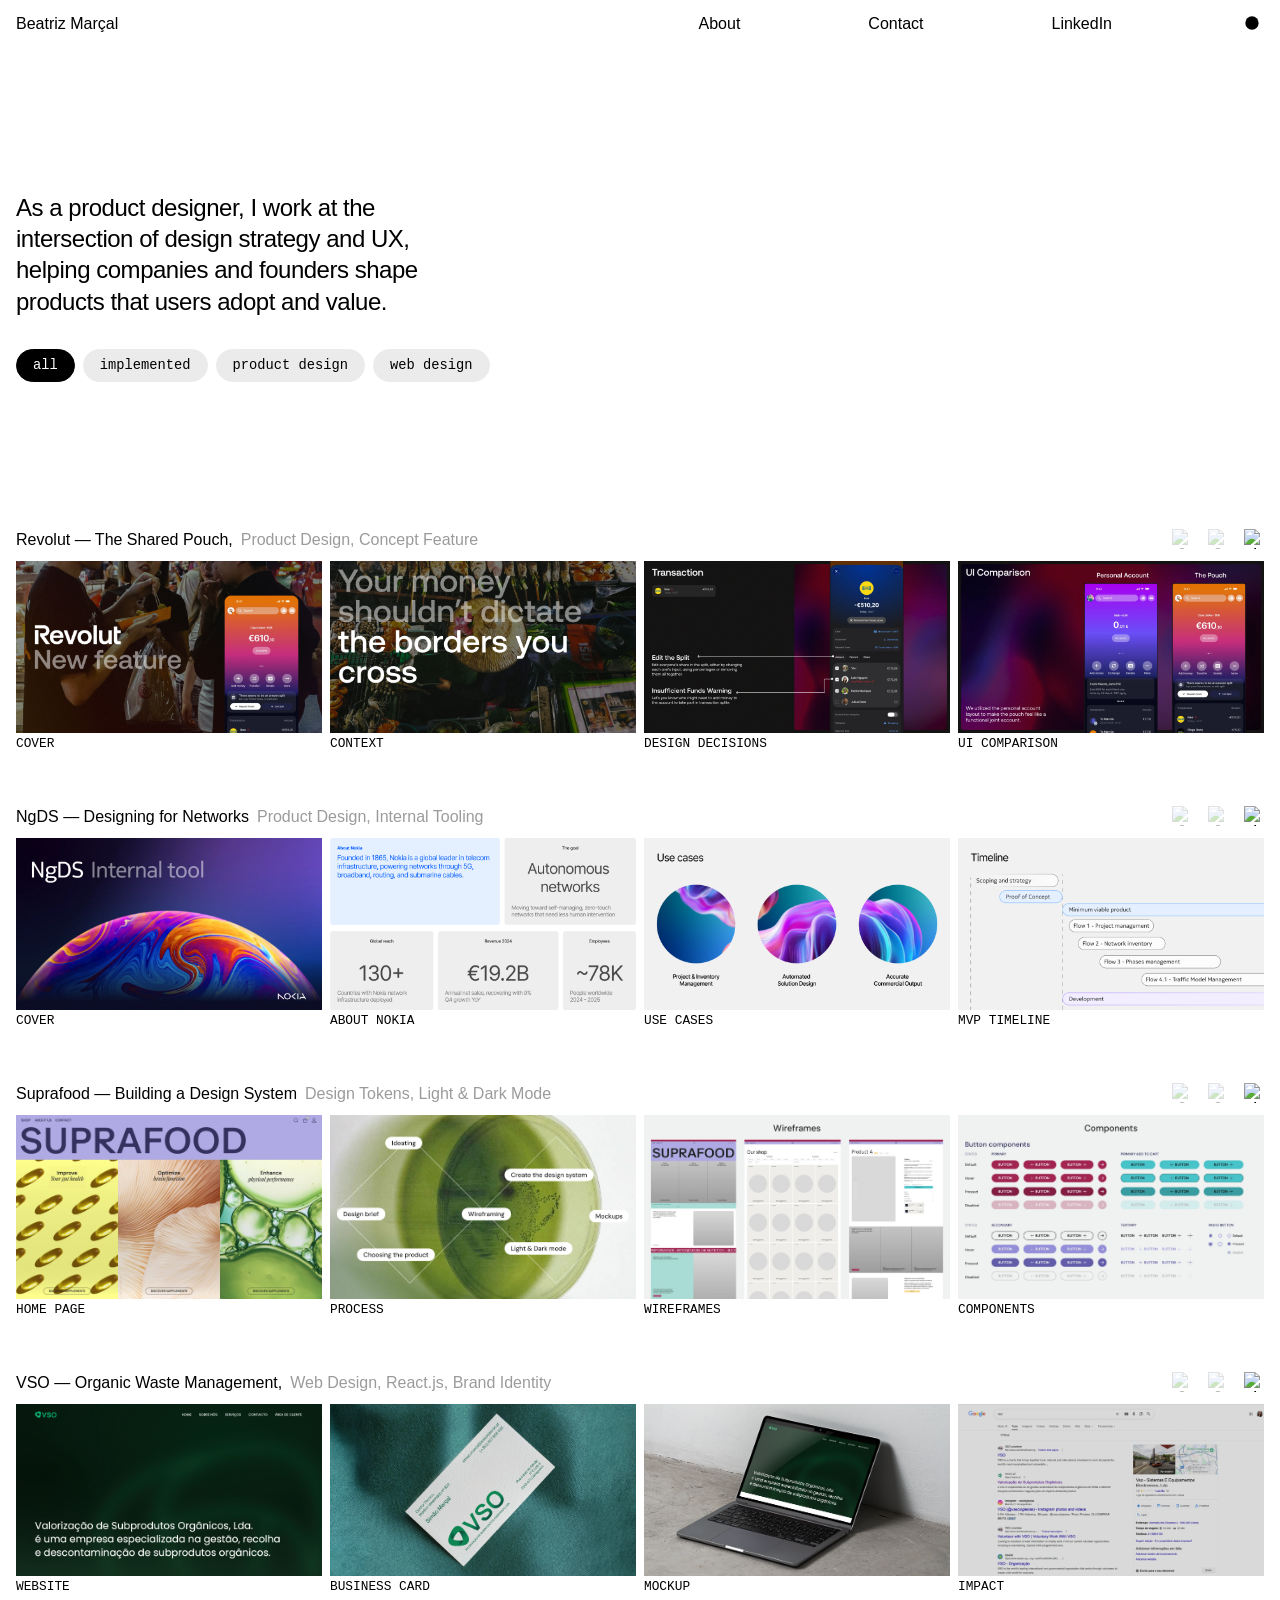
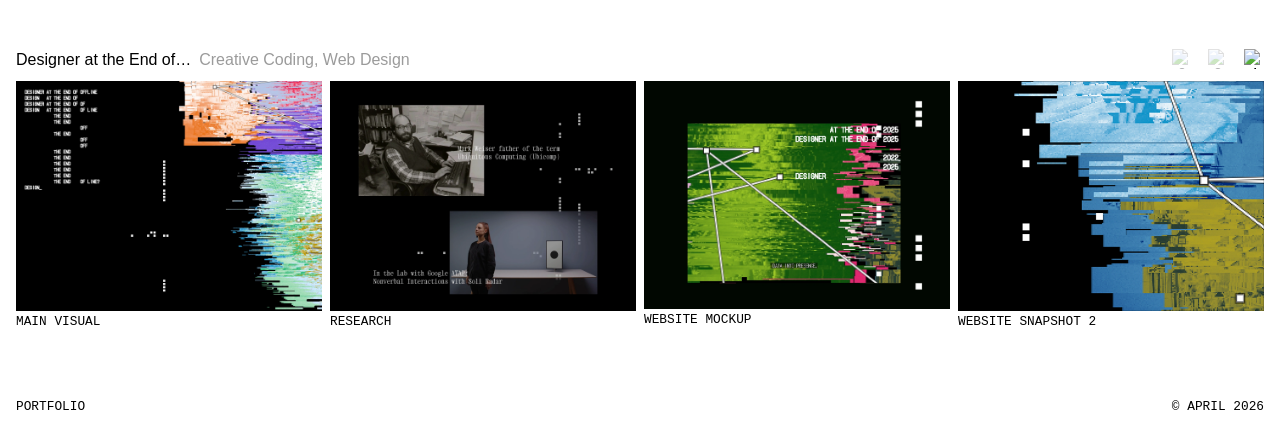
==== commit 16de19ce: "fixed main page" ====
--- a/index.html
+++ b/index.html
@@ -73,11 +73,11 @@
                     </figure>
                     <figure>
                         <img src="Project_images/project4/revolut-7.webp" alt="Revolut — The Shared Pouch view 3" loading="lazy">
-                        <figcaption class="caption">UI</figcaption>
+                        <figcaption class="caption">Design decisions</figcaption>
                     </figure>
                     <figure>
                         <img src="Project_images/project4/revolut-9.webp" alt="SaaS Dashboard - View 4" loading="lazy">
-                        <figcaption class="caption">UI comparison with Revolut</figcaption>
+                        <figcaption class="caption">UI comparison</figcaption>
                     </figure>
                 </div>
             </article>
@@ -99,16 +99,16 @@
                         <figcaption class="caption">Cover</figcaption>
                     </figure>
                     <figure>
-                        <img src="Project_images/project5/ngds-8.webp" alt="Private Project" loading="lazy">
-                        <figcaption class="caption">UI</figcaption>
-                    </figure>
-                    <figure>
-                        <img src="Project_images/project5/ngds-7.webp" alt="Private Project" loading="lazy">
-                        <figcaption class="caption">IA</figcaption>
-                    </figure>
-                    <figure>
-                        <img src="Project_images/project5/ngds-9.webp" alt="Private Project" loading="lazy">
-                        <figcaption class="caption">Timeline</figcaption>
+                        <img src="Project_images/project5/ngds-8.png" alt="Private Project" loading="lazy">
+                        <figcaption class="caption">about Nokia</figcaption>
+                    </figure>
+                    <figure>
+                        <img src="Project_images/project5/ngds-7.png" alt="Private Project" loading="lazy">
+                        <figcaption class="caption">use cases</figcaption>
+                    </figure>
+                    <figure>
+                        <img src="Project_images/project5/ngds-9.png" alt="Private Project" loading="lazy">
+                        <figcaption class="caption">MVP Timeline</figcaption>
                     </figure>
                 </div>
             </article>
@@ -132,11 +132,11 @@
                     </figure>
                     <figure>
                         <img src="Project_images/project3/2.webp" alt="Suprafood - Screen 3" loading="lazy">
-                        <figcaption class="caption">Research phase</figcaption>
+                        <figcaption class="caption">Process</figcaption>
                     </figure>
                     <figure>
                         <img src="Project_images/project3/3.1.webp" alt="Suprafood - Screen 2" loading="lazy">
-                        <figcaption class="caption">Components</figcaption>
+                        <figcaption class="caption">Wireframes</figcaption>
                     </figure>
                     <figure>
                         <img src="Project_images/project3/8.1.webp" alt="Suprafood - Screen 2" loading="lazy">
--- a/main.css
+++ b/main.css
@@ -815,28 +815,6 @@
     font-size: var(--font-size-sm);
     color: var(--text-secondary);
     margin-top: 0.5rem;
-}
-
-.project-link-section {
-    margin-top: var(--space-md);
-    text-align: left;
-    max-width: var(--content-max);
-    margin-left: auto;
-    margin-right: auto;
-}
-
-.project-external-link {
-    display: inline-block;
-    padding: var(--space-md) var(--space-xl);
-    background-color: var(--bg-secondary);
-    color: var(--text-primary);
-    text-decoration: none;
-    border-radius: 8px;
-    transition: background-color var(--transition-normal);
-}
-
-.project-external-link:hover {
-    background-color: var(--text-secondary);
 }
 
 /* ===========================
@@ -1178,29 +1156,6 @@
     .images-column figure { height: auto; }
     .images-column img { height: auto; object-fit: initial; }
 
-    /* Stacking: disable on mobile, show as vertical list */
-    .stacking-images ul {
-        grid-template-rows: auto;
-        padding-bottom: 0;
-        margin-bottom: 0;
-        gap: var(--space-xs);
-    }
-
-    .stacking-images ul li {
-        position: relative;
-        padding-top: 0;
-    }
-
-    .stacking-images ul li div {
-        height: auto;
-    }
-
-    /* Lists — better spacing for readability */
-    .project-section li {
-        margin-bottom: 0.6rem;
-        line-height: var(--line-height-relaxed);
-    }
-
     /* Nav arrows */
     .project-nav-arrows { padding: 0 0.75rem; }
     .project-nav-arrow {
@@ -1303,10 +1258,4 @@
         transform: none;
         padding: 0 var(--space-sm);
     }
-
-    .password-input-inline {
-        max-width: 200px;
-        font-size: var(--font-size-caption);
-        min-height: 28px;
-    }
-}
+}
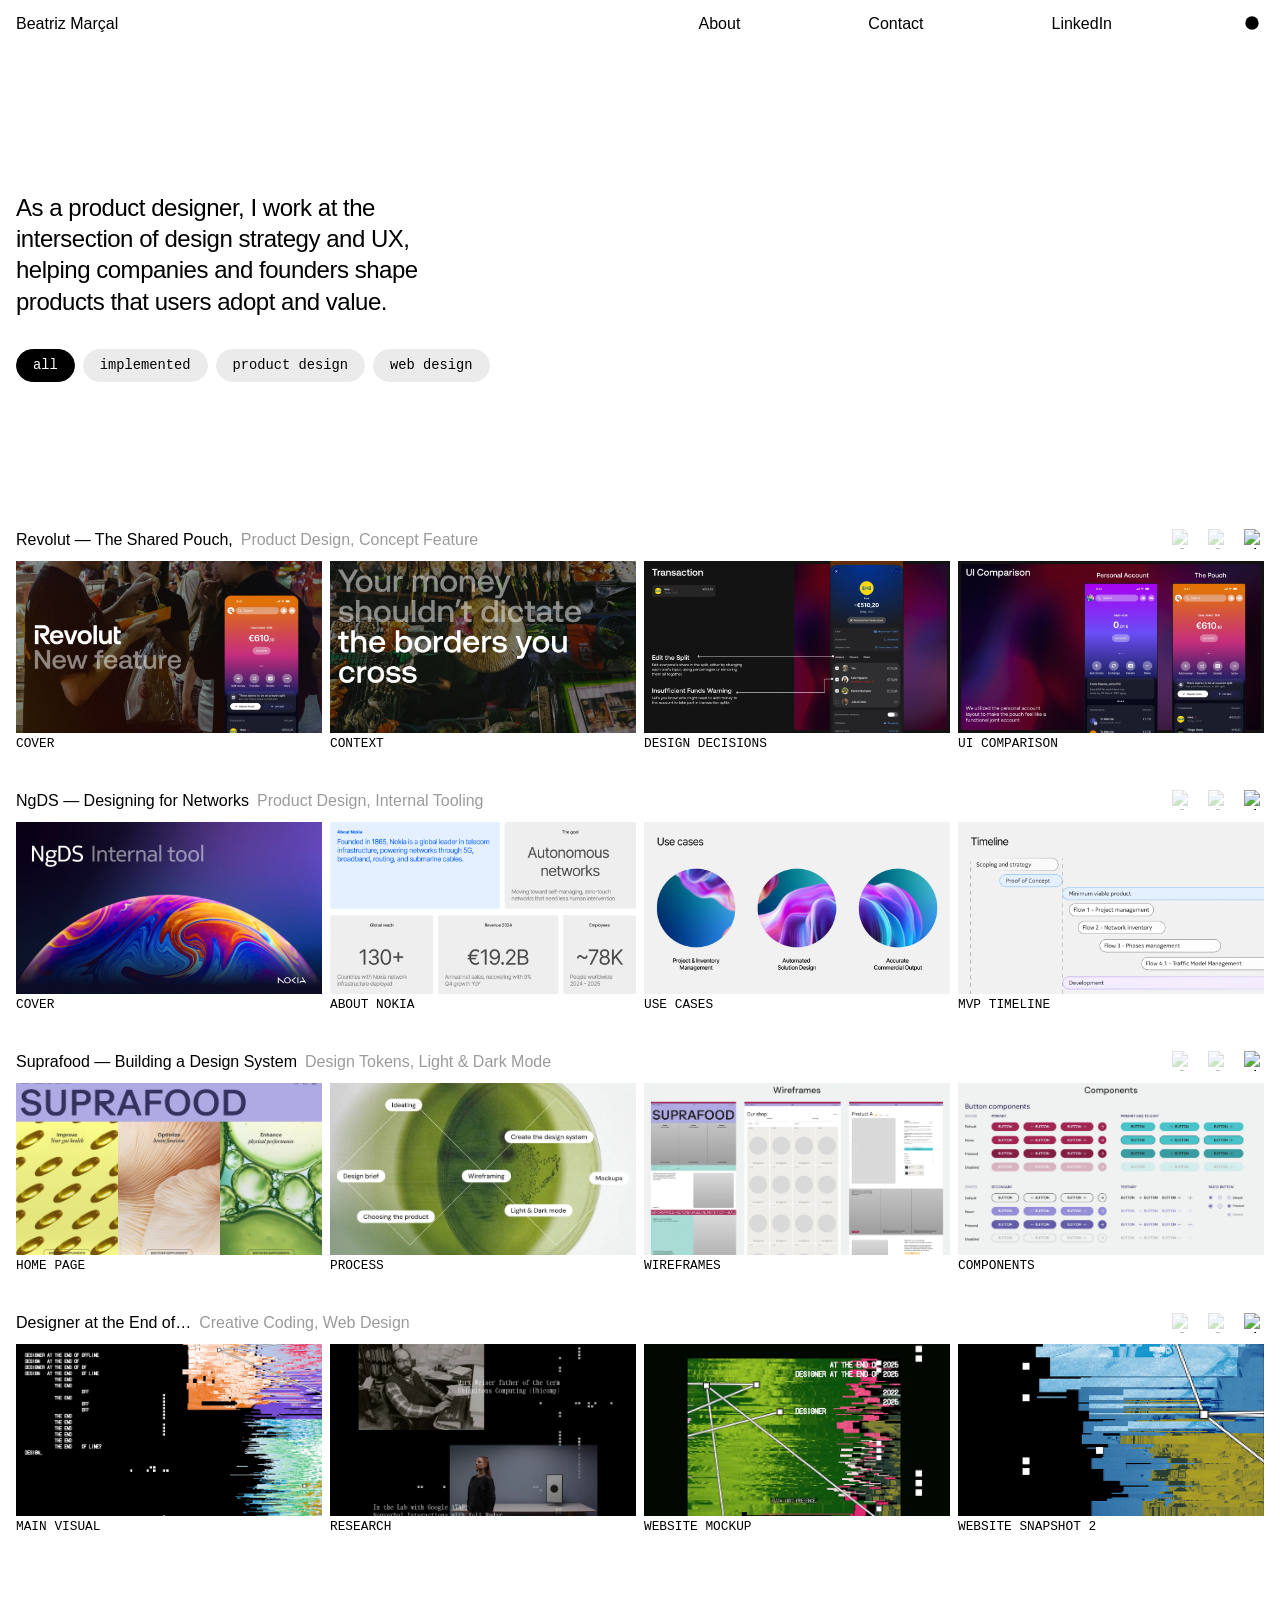
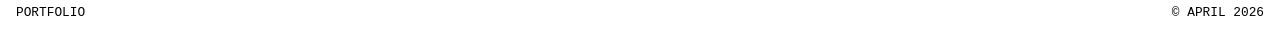
==== commit 881538a2: "Fixed main page projects removed project 5 fixed image sizing and porpotion improved the cover image" ====
--- a/index.html
+++ b/index.html
@@ -52,9 +52,9 @@
     <section class="projects fade-in-up" data-delay="2">
         <div class="projects-container">
             <!-- Project 4 -->
-            <article class="project-card" data-category="product-design" data-grid="4" data-href="project-4.html">
-                <div class="project-header">
-                    <a href="project-4.html" class="project-link">
+            <article class="project-card" data-category="product-design" data-grid="4" data-href="revolut-case-study.html">
+                <div class="project-header">
+                    <a href="revolut-case-study.html" class="project-link">
                         <div class="project-info">
                             <h2 class="text-1">Revolut — The Shared Pouch,</h2>
                             <p class="text-1-secondary">Product Design, Concept Feature</p>
@@ -83,9 +83,9 @@
             </article>
             
             <!-- Project 5 -->
-            <article class="project-card" data-category="product-design Implemented" data-grid="4" data-href="project-5.html">
-                <div class="project-header">
-                    <a href="project-5.html" class="project-link">
+            <article class="project-card" data-category="product-design Implemented" data-grid="4" data-href="ngds-case-study.html">
+                <div class="project-header">
+                    <a href="ngds-case-study.html" class="project-link">
                         <div class="project-info">
                             <h2 class="text-1">NgDS — Designing for Networks</h2>
                             <p class="text-1-secondary">Product Design, Internal Tooling</p>
@@ -103,11 +103,11 @@
                         <figcaption class="caption">about Nokia</figcaption>
                     </figure>
                     <figure>
-                        <img src="Project_images/project5/ngds-7.png" alt="Private Project" loading="lazy">
+                        <img src="Project_images/project5/ngds-7.webp" alt="Private Project" loading="lazy">
                         <figcaption class="caption">use cases</figcaption>
                     </figure>
                     <figure>
-                        <img src="Project_images/project5/ngds-9.png" alt="Private Project" loading="lazy">
+                        <img src="Project_images/project5/ngds-9.webp" alt="Private Project" loading="lazy">
                         <figcaption class="caption">MVP Timeline</figcaption>
                     </figure>
                 </div>
@@ -115,9 +115,9 @@
 
 
             <!-- Project 3 -->
-            <article class="project-card" data-category="webdesign" data-grid="4" data-href="project-3.html">
-                <div class="project-header">
-                    <a href="project-3.html" class="project-link">
+            <article class="project-card" data-category="webdesign" data-grid="4" data-href="suprafood-case-study.html">
+                <div class="project-header">
+                    <a href="suprafood-case-study.html" class="project-link">
                         <div class="project-info">
                             <h2 class="text-1">Suprafood — Building a Design System</h2>
                             <p class="text-1-secondary">Design Tokens, Light & Dark Mode</p>
@@ -145,8 +145,8 @@
                 </div>
             </article>
 
-            <!-- Project 2 -->
-            <article class="project-card" data-category="webdesign Implemented" data-grid="4" data-href="project-2.html">
+            <!-- Project 2 - HIDDEN -->
+            <!-- <article class="project-card" data-category="webdesign Implemented" data-grid="4" data-href="project-2.html">
                 <div class="project-header">
                     <a href="project-2.html" class="project-link">
                         <div class="project-info">
@@ -176,12 +176,12 @@
                         <figcaption class="caption">Impact</figcaption>
                     </figure>
                 </div>
-            </article>
+            </article> -->
 
             <!-- Project 1 -->
-            <article class="project-card" data-category="webdesign Implemented" data-grid="4" data-href="project-1.html">
-                <div class="project-header">
-                    <a href="project-1.html" class="project-link">
+            <article class="project-card" data-category="webdesign Implemented" data-grid="4" data-href="designer-project.html">
+                <div class="project-header">
+                    <a href="designer-project.html" class="project-link">
                         <div class="project-info">
                             <h2 class="text-1">Designer at the End of…</h2>
                             <p class="text-1-secondary">Creative Coding, Web Design</p>
@@ -191,7 +191,7 @@
                 </div>
                 <div class="project-images">
                     <figure>
-                        <img src="Project_images/project1/fin 1.webp" alt="Designer at the End of - Main Visual" loading="lazy">
+                        <img src="Project_images/project1/fin 1.1.webp" alt="Designer at the End of - Main Visual" loading="lazy">
                         <figcaption class="caption">main visual</figcaption>
                     </figure>
                     <figure>
--- a/main.css
+++ b/main.css
@@ -419,7 +419,7 @@
     flex-direction: column;
     gap: var(--space-xs);
     padding-top: var(--space-sm);
-    margin-bottom: var(--space-md);
+    margin-bottom: var(--space-sm);
     opacity: 1;
     max-height: 3000px;
     overflow: hidden;
@@ -536,6 +536,9 @@
 }
 
 .project-images figure img {
+    width: 100%;
+    aspect-ratio: 16 / 9;
+    object-fit: cover;
     transition: transform 0.4s cubic-bezier(0.25, 0.46, 0.45, 0.94);
 }
 
@@ -545,7 +548,6 @@
 
 .project-images img {
     width: 100%;
-    height: auto;
     object-fit: cover;
 }
 
